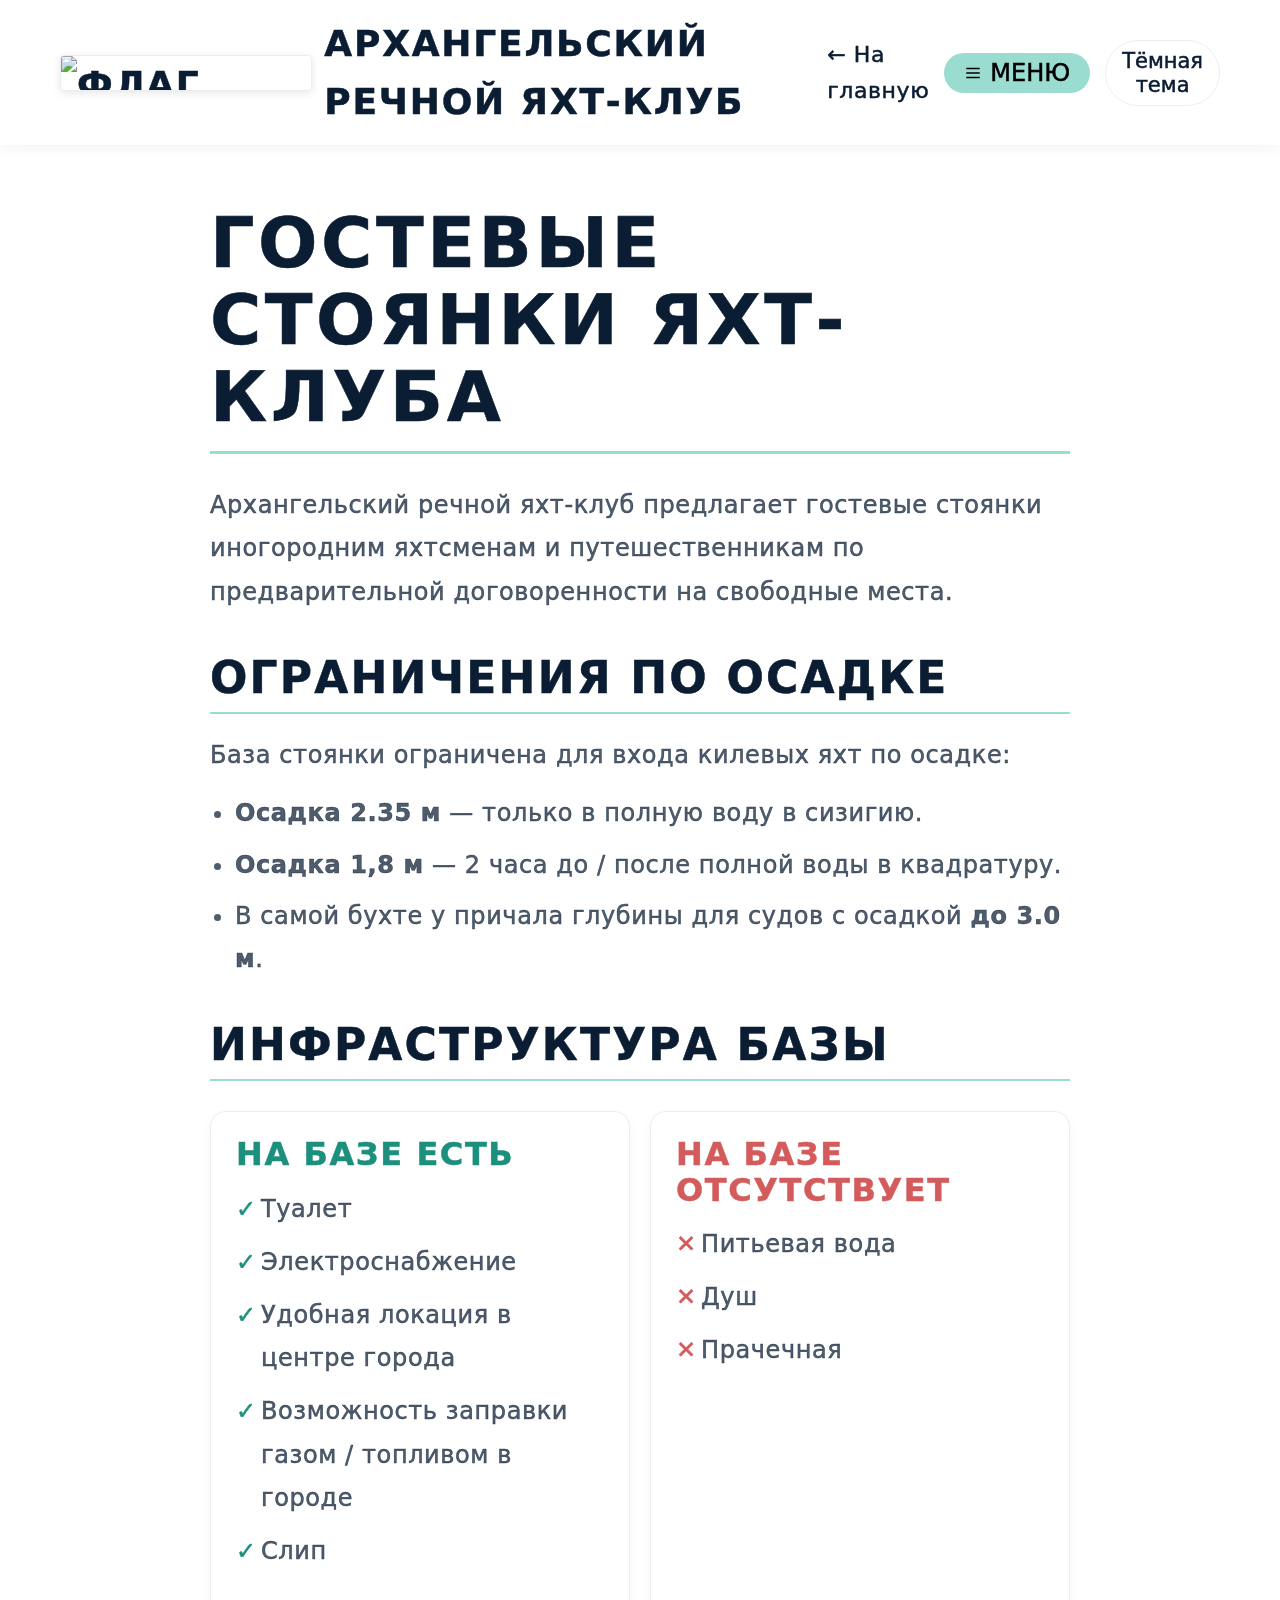
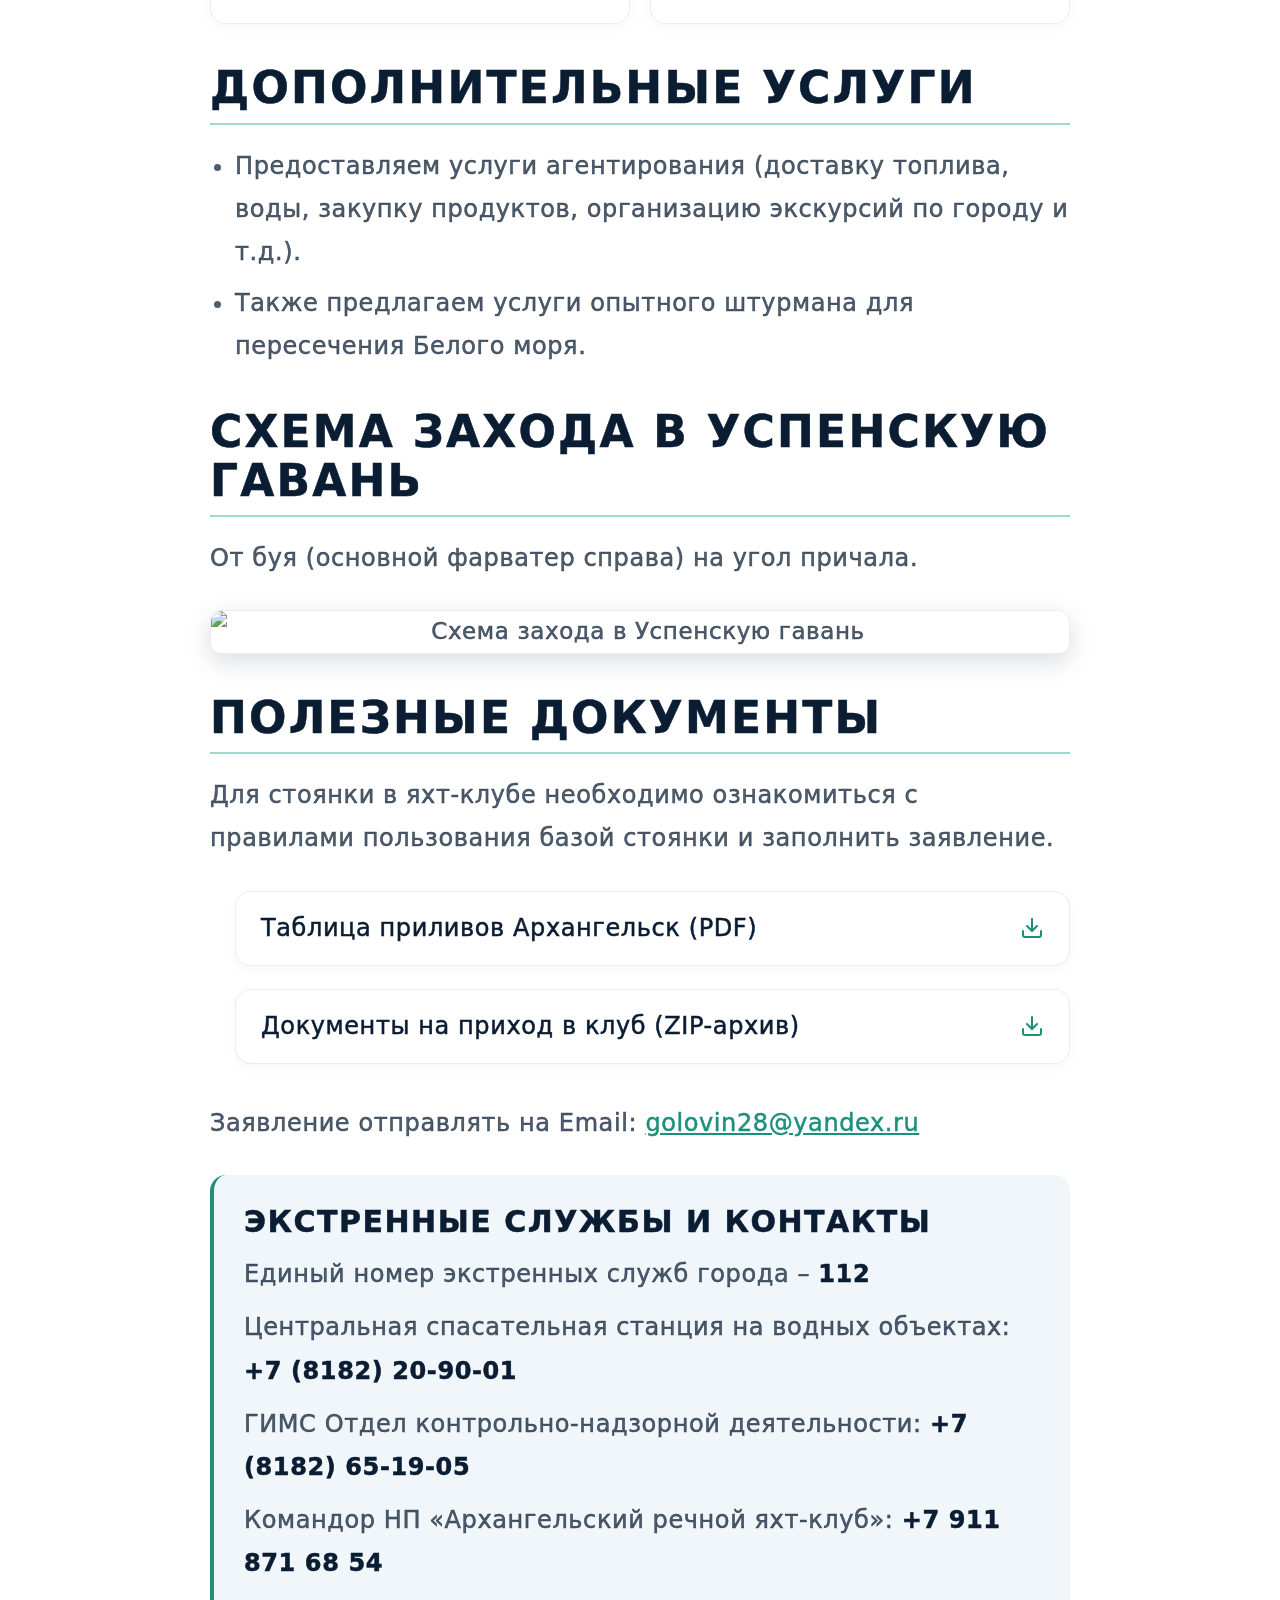
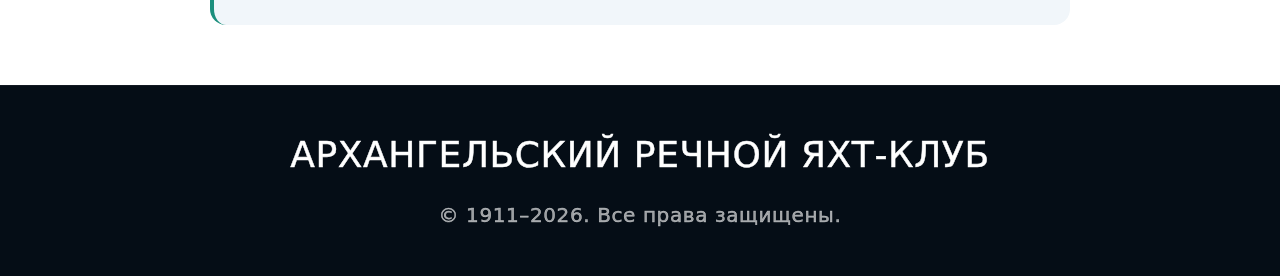
==== gostevye.html @ b48558c8 "Add files via upload" ====
<!DOCTYPE html>
<html lang="ru">
<head><meta charset="UTF-8"><meta name="viewport" content="width=device-width, initial-scale=1.0"><title>Гостевые стоянки</title><link rel="stylesheet" href="style.css"></head>
<body>
  <header class="sticky-header">
    <div class="header-container">
      <a href="index.html" class="header-logo">
        <img src="img/flag.webp" alt="Флаг яхт-клуба" class="header-logo-img">
        <span>Архангельский речной яхт-клуб</span>
      </a>
      <div class="header-actions">
        <a href="index.html" class="home-btn">← На главную</a>
        <button class="menu-btn" onclick="toggleMenu()">
          <svg viewBox="0 0 24 24" fill="none" stroke="currentColor" stroke-width="2"><line x1="3" y1="12" x2="21" y2="12"></line><line x1="3" y1="6" x2="21" y2="6"></line><line x1="3" y1="18" x2="21" y2="18"></line></svg>
          Меню
        </button>
        <button id="theme-toggle" class="theme-toggle">Тёмная тема</button>
      </div>
    </div>
  </header>
  
  <div class="menu-overlay" onclick="toggleMenu()"></div>
  
  <aside class="sidebar">
    <div class="sidebar-header">
      <div class="sidebar-title">Меню</div>
      <button class="close-btn" onclick="toggleMenu()">✕</button>
    </div>
    <div class="menu-section-title">Разделы сайта</div>
    <ul class="menu-list">
      <li><a href="ustav-1911.html">Устав яхт-клуба 1911 г.</a></li>
      <li><a href="ustav-2021.html">Устав последняя редакция 18.06.2021</a></li>
      <li><a href="otchety.html">Отчеты о деятельности яхт-клуба</a></li>
      <li><a href="istoriya.html">История яхт-клуба</a></li>
      <li><a href="pesnya.html">Песня спортсменов Архангельского яхт-клуба</a></li>
      <li><a href="kalendar.html">Календарный план яхт-клуба на 2026 г.</a></li>
      <li><a href="pravila.html">Правила пользования базой стоянки.</a></li>
      <li><a href="gostevye.html" class="active">Гостевые стоянки яхт-клуба</a></li>
      <li><a href="navigaciya.html">Навигация 2026</a></li>
    </ul>
    <div class="contact-section">
      <div class="menu-section-title">Контакты</div>
      <div class="contact-block">
        <p>+79118716854</p>
        <p>golovin28@yandex.ru</p>
        <p>г Архангельск, наб Северной Двины, д 110</p>
      </div>
      <div class="social-icons">
        <a href="https://vk.com" target="_blank" aria-label="ВКонтакте">
          <img src="img/vk.webp" alt="ВКонтакте">
        </a>
      </div>
    </div>
  </aside>

  <main class="main-content">
    <div class="content-wrapper guest-content">
      <h1>Гостевые стоянки яхт-клуба</h1>
      
      <p>Архангельский речной яхт-клуб предлагает гостевые стоянки иногородним яхтсменам и путешественникам по предварительной договоренности на свободные места.</p>

      <h2>Ограничения по осадке</h2>
      <p>База стоянки ограничена для входа килевых яхт по осадке:</p>
      <ul>
        <li><strong>Осадка 2.35 м</strong> — только в полную воду в сизигию.</li>
        <li><strong>Осадка 1,8 м</strong> — 2 часа до / после полной воды в квадратуру.</li>
        <li>В самой бухте у причала глубины для судов с осадкой <strong>до 3.0 м</strong>.</li>
      </ul>

      <h2>Инфраструктура базы</h2>
      
      <div class="facilities-grid">
        <div class="facility-box">
          <h3>На базе есть</h3>
          <ul>
            <li>Туалет</li>
            <li>Электроснабжение</li>
            <li>Удобная локация в центре города</li>
            <li>Возможность заправки газом / топливом в городе</li>
            <li>Слип</li>
          </ul>
        </div>
        
        <div class="facility-box no">
          <h3>На базе отсутствует</h3>
          <ul>
            <li>Питьевая вода</li>
            <li>Душ</li>
            <li>Прачечная</li>
          </ul>
        </div>
      </div>

      <h2>Дополнительные услуги</h2>
      <ul>
        <li>Предоставляем услуги агентирования (доставку топлива, воды, закупку продуктов, организацию экскурсий по городу и т.д.).</li>
        <li>Также предлагаем услуги опытного штурмана для пересечения Белого моря.</li>
      </ul>

      <h2>Схема захода в Успенскую гавань</h2>
      <p>От буя (основной фарватер справа) на угол причала.</p>
      <figure class="info-image">
        <img src="img/схема захода в успенскую бухту.webp" alt="Схема захода в Успенскую гавань">
      </figure>

      <h2>Полезные документы</h2>
      <p>Для стоянки в яхт-клубе необходимо ознакомиться с правилами пользования базой стоянки и заполнить заявление.</p>
      
      <ul class="reports-list" style="margin-bottom: 30px;">
        <li>
          <a href="doc/Таблица приливов-отливов.pdf" download class="report-link">
            <span>Таблица приливов Архангельск (PDF)</span>
            <svg viewBox="0 0 24 24" fill="none" stroke="currentColor" stroke-width="2" stroke-linecap="round" stroke-linejoin="round"><path d="M21 15v4a2 2 0 0 1-2 2H5a2 2 0 0 1-2-2v-4"></path><polyline points="7 10 12 15 17 10"></polyline><line x1="12" y1="15" x2="12" y2="3"></line></svg>
          </a>
        </li>
        <li>
          <a href="doc/Документы на приход в клуб.zip" download class="report-link">
            <span>Документы на приход в клуб (ZIP-архив)</span>
            <svg viewBox="0 0 24 24" fill="none" stroke="currentColor" stroke-width="2" stroke-linecap="round" stroke-linejoin="round"><path d="M21 15v4a2 2 0 0 1-2 2H5a2 2 0 0 1-2-2v-4"></path><polyline points="7 10 12 15 17 10"></polyline><line x1="12" y1="15" x2="12" y2="3"></line></svg>
          </a>
        </li>
      </ul>

      <p>Заявление отправлять на Email: <a href="mailto:golovin28@yandex.ru" style="color: var(--color-primary-strong); text-decoration: underline;">golovin28@yandex.ru</a></p>

      <div class="contacts-info">
        <h3 style="font-family: var(--font-title); margin-bottom: 15px; font-size: 1.5rem; color: var(--color-text);">Экстренные службы и контакты</h3>
        <p>Единый номер экстренных служб города – <strong>112</strong></p>
        <p>Центральная спасательная станция на водных объектах: <strong>+7 (8182) 20-90-01</strong></p>
        <p>ГИМС Отдел контрольно-надзорной деятельности: <strong>+7 (8182) 65-19-05</strong></p>
        <p>Командор НП «Архангельский речной яхт-клуб»: <strong>+7 911 871 68 54</strong></p>
      </div>

    </div>
  </main>

  <!-- ПОДВАЛ -->
  <footer class="site-footer">
    <span class="footer-logo">Архангельский речной яхт-клуб</span>
    <p style="margin-top: 15px; font-size: 1rem;">&copy; 1911–2026. Все права защищены.</p>
  </footer>

  <script src="script.js"></script>
</body>
</html>
---- style.css ----
/* ===== Подключение локальных шрифтов ===== */
@font-face {
  font-family: 'Pobeda';
  src: url('fonts/Pobeda-Regular.woff2') format('woff2');
  font-weight: 400;
  font-style: normal;
  font-display: swap;
}
@font-face {
  font-family: 'Pobeda';
  src: url('fonts/Pobeda-Bold.woff2') format('woff2');
  font-weight: 700;
  font-style: normal;
  font-display: swap;
}
@font-face {
  font-family: 'Alumni Sans Pinstripe';
  src: url('fonts/AlumniSansPinstripe-Regular.woff2') format('woff2');
  font-weight: 400;
  font-style: normal;
  font-display: swap;
}
@font-face {
  font-family: 'Alumni Sans Pinstripe';
  src: url('fonts/AlumniSansPinstripe-Italic.woff2') format('woff2');
  font-weight: 400;
  font-style: italic;
  font-display: swap;
}

/* ===== Переменные ===== */
:root {
  --color-primary: #9adcd0;
  --color-primary-strong: #1c8f7d;
  --color-dark: #0b1d33;
  --color-light: #ffffff;

  --color-text: #0b1d33;
  --color-text-muted: rgba(11, 29, 51, 0.72);

  --color-surface: #ffffff;
  --color-surface-alt: #f1f6fa;
  --color-border: rgba(11, 29, 51, 0.08);

  --font-title: 'Pobeda', system-ui, sans-serif;
  --font-text: 'Alumni Sans Pinstripe', system-ui, sans-serif;

  --border-radius-btn: 100px;
  --transition: 0.2s ease;
  color-scheme: light;
}

.dark-mode {
  color-scheme: dark;
  --color-primary: #6cc9b8;
  --color-primary-strong: #7fe0cd;
  --color-light: #1a1a1a;
  --color-dark: #f0f0f0;
  --color-text: #f0f0f0;
  --color-text-muted: rgba(240, 240, 240, 0.75);
  --color-surface: #202020;
  --color-surface-alt: #262626;
  --color-border: rgba(255, 255, 255, 0.1);
}

/* ===== Базовые стили ===== */
* { box-sizing: border-box; margin: 0; padding: 0; }
html { scroll-behavior: smooth; font-size: 20px; }
body {
  font-family: var(--font-text);
  font-weight: 400;
  color: var(--color-text);
  line-height: 1.6;
  letter-spacing: 0.03em;
  background-color: var(--color-light);
  -webkit-font-smoothing: antialiased;
  transition: background-color 0.3s ease, color 0.3s ease;
  overflow-x: hidden;
  -webkit-text-stroke: 0.5px currentColor;
  
  display: flex;
  flex-direction: column;
  min-height: 100vh;
  
  animation: fadeInPage 0.4s ease-out forwards;
}
@keyframes fadeInPage {
  from { opacity: 0; }
  to { opacity: 1; }
}
body.page-exit {
  opacity: 0;
  transition: opacity 0.3s ease;
}
body.nav-open {
  overflow: hidden;
  padding-right: var(--scrollbar-width, 0px);
}

h1, h2, h3, h4 {
  font-family: var(--font-title);
  font-weight: 700;
  line-height: 1.1;
  text-transform: uppercase; 
  letter-spacing: 0.05em;
}
a { text-decoration: none; color: inherit; }
img { max-width: 100%; height: auto; display: block; }

/* ===== Шапка (Header) ===== */
.sticky-header {
  position: sticky;
  top: 0; 
  background-color: rgba(255, 255, 255, 0.94);
  backdrop-filter: blur(10px); 
  box-shadow: 0 2px 14px rgba(11, 29, 51, 0.06);
  z-index: 1000; padding: 15px 0;
}
.dark-mode .sticky-header { background-color: rgba(18, 18, 18, 0.92); }
.header-container { 
  display: flex; justify-content: space-between; align-items: center; 
  max-width: 1200px; margin: 0 auto; padding: 0 20px; 
}
.header-logo { 
  display: flex; align-items: center; gap: 12px;
  font-family: var(--font-title); font-weight: 700; font-size: 1.8rem; 
  color: var(--color-text); text-transform: uppercase; letter-spacing: 0.05em;
}
.header-logo-img {
  height: 36px; width: auto; border-radius: 4px;
  box-shadow: 0 2px 8px rgba(0,0,0,0.1); border: 1px solid var(--color-border);
}
.header-actions { display: flex; align-items: center; gap: 15px; }
.home-btn { 
  font-family: var(--font-text); font-weight: 400; font-size: 1.1rem; 
  color: var(--color-text); display: flex; align-items: center; gap: 5px; transition: color 0.2s;
}
.home-btn:hover { color: var(--color-primary-strong); }
.menu-btn {
  background: var(--color-primary); border: none; border-radius: 100px; padding: 6px 20px;
  font-family: var(--font-text); font-weight: 400; font-size: 1.2rem;
  display: flex; align-items: center; gap: 8px; transition: 0.2s; text-transform: uppercase; cursor: pointer;
}
.menu-btn:hover { background: var(--color-primary-strong); color: #fff; }
.menu-btn svg { width: 18px; height: 18px; }
.theme-toggle {
  background: transparent; border: 1px solid var(--color-border); border-radius: 100px; 
  padding: 8px 16px; cursor: pointer; color: var(--color-text); 
  font-family: var(--font-text); font-size: 1.05rem; transition: 0.2s;
}
.theme-toggle:hover { border-color: var(--color-primary-strong); }

/* ===== Выезжающее меню (Sidebar) ===== */
.menu-overlay {
  position: fixed; top: 0; left: 0; 
  right: var(--scrollbar-width, 0px);
  height: 100%;
  background: rgba(11, 29, 51, 0.7); z-index: 998;
  opacity: 0; visibility: hidden; transition: all 0.3s ease;
}
.menu-overlay.active { opacity: 1; visibility: visible; }

.sidebar {
  position: fixed; top: 0; left: 0; width: 360px; height: 100vh;
  background: var(--color-dark); color: #fff; z-index: 999;
  transform: translateX(-100%); transition: transform 0.3s ease;
  overflow-y: auto; padding: 30px; display: flex; flex-direction: column;
  
  scrollbar-width: none;
  -ms-overflow-style: none;
}
.sidebar::-webkit-scrollbar {
  display: none;
}

.sidebar.active { transform: translateX(0); }
.sidebar-header { display: flex; justify-content: space-between; align-items: center; margin-bottom: 25px; border-bottom: 1px solid rgba(255,255,255,0.1); padding-bottom: 20px; }
.sidebar-title { font-family: var(--font-title); font-size: 2rem; text-transform: uppercase; }
.close-btn { background: none; border: none; font-size: 24px; color: #fff; cursor: pointer; transition: color 0.2s; }
.close-btn:hover { color: var(--color-primary); }

.menu-section-title { 
  font-family: var(--font-title); font-size: 1.3rem; text-transform: uppercase; 
  color: var(--color-primary); margin-bottom: 15px; margin-top: 10px; letter-spacing: 0.1em; 
}
.menu-list { list-style: none; margin-bottom: 30px; }
.menu-list li { margin-bottom: 8px; }
.menu-list a { 
  color: rgba(255,255,255,0.8); 
  font-size: 1.1rem; 
  transition: color 0.2s, background 0.2s; 
  display: block; 
  padding: 8px 12px; 
  border-radius: 8px; 
}
.menu-list a:hover { color: var(--color-primary); }

.menu-list a.active { 
  color: var(--color-primary-strong); 
  background: rgba(28, 143, 125, 0.15); 
  font-weight: 600; 
}

.contact-section { border-top: 1px solid rgba(255,255,255,0.1); padding-top: 20px; margin-top: auto; }
.contact-block { font-size: 1.05rem; color: rgba(255,255,255,0.7); margin-bottom: 20px; padding: 0 12px; }
.contact-block p { margin-bottom: 10px; }
.social-icons { padding: 0 12px; }
.social-icons img { width: 32px; height: 32px; border-radius: 8px; transition: transform 0.2s; }
.social-icons img:hover { transform: scale(1.1); }

.dark-mode .sidebar {
  background: #f0f0f0;
}
.dark-mode .sidebar-header { border-bottom-color: rgba(0,0,0,0.1); }
.dark-mode .sidebar-title,
.dark-mode .close-btn {
  color: #0b1d33;
}
.dark-mode .menu-section-title {
  color: #1c8f7d;
}
.dark-mode .menu-list a {
  color: #0b1d33;
}
.dark-mode .menu-list a:hover {
  background: rgba(0,0,0,0.05);
}
.dark-mode .menu-list a.active {
  color: #0b1d33;
  background: var(--color-primary);
  font-weight: 700;
}
.dark-mode .contact-section { border-top-color: rgba(0,0,0,0.1); }
.dark-mode .contact-block { color: #0b1d33; }
.dark-mode .social-icons img { border: 1px solid rgba(0,0,0,0.1); }


/* ===== Контент ===== */
.main-content { 
  padding-top: 0;
  flex: 1; 
}

.hero {
  position: relative; min-height: 55vh; display: flex; align-items: center; justify-content: center; text-align: center;
  background: linear-gradient(180deg, rgba(6, 20, 36, 0.4) 0%, rgba(6, 20, 36, 0.7) 100%), url('img/og-hero.webp') center/cover no-repeat, #0b1d33;
  color: #fff; padding: 40px 20px;
}
.hero__content { max-width: 900px; display: flex; flex-direction: column; align-items: center; gap: 20px; }
.hero__title { font-size: clamp(3.5rem, 8vw, 6rem); text-shadow: 0 4px 30px rgba(0, 0, 0, 0.45); line-height: 0.95; }
.hero__subtitle { font-size: 1.4rem; opacity: 0.9; letter-spacing: 0.05em; }
.btn-primary { 
  display: inline-block; padding: 12px 40px; border-radius: var(--border-radius-btn); 
  font-family: var(--font-title); font-weight: 700; font-size: 1.3rem; text-transform: uppercase;
  background-color: var(--color-primary); color: var(--color-dark); transition: 0.2s; 
  letter-spacing: 0.05em; cursor: pointer; border: none;
}
.btn-primary:hover { background-color: #b7ece2; transform: translateY(-2px); }

/* Внутренние страницы */
.content-wrapper { max-width: 900px; margin: 0 auto; padding: 60px 20px; }
.content-wrapper h1 {
  font-size: 3.5rem; color: var(--color-text); margin-bottom: 30px;
  border-bottom: 3px solid var(--color-primary); padding-bottom: 15px; display: inline-block;
}
.content-wrapper h2 { font-size: 2.2rem; margin: 30px 0 15px; color: var(--color-primary-strong); }
.content-wrapper p { font-size: 1.2rem; color: var(--color-text-muted); margin-bottom: 15px; }
.content-wrapper ul, .content-wrapper ol { margin-left: 20px; margin-bottom: 20px; color: var(--color-text-muted); font-size: 1.2rem; }
.content-wrapper li { margin-bottom: 10px; }

/* ===== СЕКЦИЯ "О КЛУБЕ" (Bento Grid) ===== */
.bento-section { padding: 80px 20px; max-width: 1200px; margin: 0 auto; }
.section-title { font-size: 3rem; margin-bottom: 40px; text-align: center; }

.bento-grid { 
  display: grid; 
  grid-template-columns: 1fr; 
  gap: 20px; 
}
@media (min-width: 768px) { 
  .bento-grid { 
    grid-template-columns: repeat(3, 1fr); 
    grid-auto-rows: minmax(250px, auto);
  } 
  .bento-wide { grid-column: span 2; }
  .bento-tall { grid-row: span 2; }
}

.bento-card {
  background: var(--color-surface); 
  border: 1px solid var(--color-border); 
  border-radius: 24px;
  padding: 40px 30px; 
  position: relative; 
  overflow: hidden; 
  box-shadow: 0 8px 24px rgba(11, 29, 51, 0.04);
  transition: transform 0.3s ease, box-shadow 0.3s ease, border-color 0.3s ease; 
  display: flex; 
  flex-direction: column; 
  justify-content: flex-end;
}
.bento-card:hover { 
  transform: translateY(-5px); 
  box-shadow: 0 16px 40px rgba(11, 29, 51, 0.12); 
  border-color: var(--color-primary-strong);
}
.bento-card__bg-num { 
  position: absolute; 
  top: -15px; 
  right: 15px; 
  font-family: var(--font-title); 
  font-weight: 700; 
  font-size: 9rem; 
  color: var(--color-primary); 
  opacity: 0.15; 
  transition: 0.3s; 
  line-height: 1;
  pointer-events: none;
}
.bento-card:hover .bento-card__bg-num { 
  opacity: 0.3; 
  transform: scale(1.05); 
}
.bento-card h3 { 
  font-size: 1.8rem; 
  margin-bottom: 10px; 
  color: var(--color-text); 
  position: relative;
  z-index: 1;
}
.bento-card p { 
  color: var(--color-text-muted); 
  font-size: 1.1rem; 
  position: relative;
  z-index: 1;
}

/* ===== ГАЛЕРЕЯ ===== */
.dark-bg-section {
  background-color: var(--color-surface-alt);
  color: var(--color-text);
  width: 100%;
  padding: 80px 20px;
}
.dark-bg-section .section-title { color: var(--color-text); }
.dark-bg-section .container { max-width: 1200px; margin: 0 auto; }
.gallery-sec { padding-bottom: 40px; }
.video-sec { padding-top: 0; padding-bottom: 80px; }

.gallery-scroll {
  display: flex; gap: 20px; overflow-x: auto; scroll-snap-type: x mandatory;
  padding-bottom: 25px; scrollbar-width: thin; scrollbar-color: var(--color-primary-strong) transparent;
}
.gallery-scroll::-webkit-scrollbar { height: 8px; }
.gallery-scroll::-webkit-scrollbar-track { background: rgba(11, 29, 51, 0.05); border-radius: 10px; }
.dark-mode .gallery-scroll::-webkit-scrollbar-track { background: rgba(255, 255, 255, 0.05); }
.gallery-scroll::-webkit-scrollbar-thumb { background-color: var(--color-primary-strong); border-radius: 10px; }

.gallery-img {
  flex: 0 0 320px; height: 240px; object-fit: cover; border-radius: 16px;
  scroll-snap-align: start; transition: transform 0.3s ease, box-shadow 0.3s ease;
  cursor: pointer; box-shadow: 0 4px 12px rgba(11, 29, 51, 0.08);
}
.gallery-img:hover { transform: scale(1.02); box-shadow: 0 8px 24px rgba(11, 29, 51, 0.15); }
@media (max-width: 768px) { .gallery-img { flex: 0 0 260px; height: 200px; } }

/* Видео */
.video-wrapper {
  max-width: 900px; margin: 0 auto; border-radius: 24px; overflow: hidden;
  box-shadow: 0 12px 40px rgba(11, 29, 51, 0.15); background: #000; border: 1px solid var(--color-border);
}
.video-wrapper iframe, 
.video-wrapper video { 
  width: 100%; 
  height: auto; 
  max-height: 80vh; 
  display: block; 
  border: none; 
  object-fit: contain; 
  background: #000;
}

/* ===== КОНТАКТЫ И КАРТА ===== */
.contacts-layout { display: grid; grid-template-columns: 1fr; gap: 30px; max-width: 1200px; margin: 0 auto; }
@media (min-width: 900px) { .contacts-layout { grid-template-columns: 1.5fr 1fr; align-items: stretch; } }

.map-wrapper {
  width: 100%; height: 400px; border-radius: 24px; overflow: hidden;
  border: 1px solid var(--color-border); box-shadow: 0 8px 24px rgba(11, 29, 51, 0.08);
}
@media (min-width: 900px) { .map-wrapper { height: 100%; min-height: 450px; } }
.map-wrapper iframe { width: 100%; height: 100%; border: none; }

.contacts-box {
  text-align: center; background: var(--color-surface); padding: 40px 30px; border-radius: 24px;
  border: 1px solid var(--color-border); box-shadow: 0 8px 24px rgba(11, 29, 51, 0.04);
  display: flex; flex-direction: column; justify-content: center; align-items: center;
}
.contacts-box p { font-size: 1.3rem; color: var(--color-text-muted); margin-bottom: 20px; }
.contact-info-text { font-size: 1.2rem !important; color: var(--color-text) !important; margin-bottom: 30px !important; line-height: 1.5; }
.contacts-box .btn-primary { font-size: 1.3rem; padding: 14px 40px; }

/* Подвал */
.site-footer {
  background: #050d16; color: #fff; padding: 40px 20px; text-align: center;
  border-top: 1px solid rgba(255,255,255,0.05);
}
.site-footer .footer-logo { font-family: var(--font-title); font-size: 1.8rem; text-transform: uppercase; color: #fff; margin-bottom: 10px; display: block; }
.site-footer p { color: rgba(255,255,255,0.6); font-size: 1rem; margin-bottom: 5px; }

/* ===== ИНТЕРАКТИВНАЯ КНИГА (Устав) ===== */
.book-wrapper {
  display: flex;
  flex-direction: column;
  align-items: center;
  justify-content: center;
  padding: 20px;
  max-width: 1000px;
  margin: 0 auto;
}

.book-hint {
  font-family: var(--font-title);
  font-size: 1.2rem;
  color: var(--color-primary-strong);
  background: var(--color-surface);
  padding: 10px 20px;
  border-radius: 100px;
  border: 1px solid var(--color-border);
  margin-bottom: 20px;
  text-align: center;
  box-shadow: 0 4px 12px rgba(11, 29, 51, 0.05);
  animation: pulseHint 2s infinite;
}

@keyframes pulseHint {
  0% { transform: scale(1); }
  50% { transform: scale(1.02); box-shadow: 0 6px 16px rgba(28, 143, 125, 0.15); }
  100% { transform: scale(1); }
}

.book-container {
  position: relative;
  display: flex;
  align-items: center;
  justify-content: center;
  width: 100%;
  max-width: 800px;
  user-select: none;
}

.book-page {
  background: #fff;
  padding: 10px;
  border-radius: 8px;
  box-shadow: 0 20px 50px rgba(0,0,0,0.2), 0 0 0 1px rgba(0,0,0,0.05);
  cursor: pointer;
  transition: transform 0.2s ease;
  position: relative;
  z-index: 2;
}
.book-page:hover {
  transform: scale(1.01);
}

.book-page img {
  width: 100%;
  max-height: 75vh;
  object-fit: contain;
  border-radius: 4px;
  transition: opacity 0.3s ease;
}

.book-page img.fade-out {
  opacity: 0;
}

.book-btn {
  background: var(--color-surface);
  border: 1px solid var(--color-border);
  color: var(--color-text);
  width: 60px;
  height: 60px;
  border-radius: 50%;
  display: flex;
  align-items: center;
  justify-content: center;
  font-size: 1.5rem;
  cursor: pointer;
  position: absolute;
  z-index: 3;
  transition: 0.2s ease;
  box-shadow: 0 8px 24px rgba(11, 29, 51, 0.1);
}

.book-btn:hover {
  background: var(--color-primary);
  color: var(--color-dark);
  transform: scale(1.1);
}

.book-btn.prev { left: -20px; }
.book-btn.next { right: -20px; }

.book-pagination {
  margin-top: 20px;
  font-family: var(--font-title);
  font-size: 1.2rem;
  color: var(--color-text-muted);
}

/* ===== МОБИЛЬНАЯ АДАПТАЦИЯ ===== */
@media (max-width: 768px) {
  /* Оптимизированная шапка */
  .header-container {
    flex-direction: column;
    align-items: center;
    gap: 8px; /* Уменьшили отступ */
    padding: 8px 10px; /* Сделали шапку ниже */
  }
  .header-logo {
    font-size: 1.1rem; /* Уменьшили логотип */
    text-align: center;
    justify-content: center;
    gap: 8px;
  }
  .header-logo-img { 
    height: 24px; 
  }
  .header-actions {
    display: flex;
    flex-direction: row; /* Кнопки встают в строку */
    flex-wrap: wrap; /* Если не влезут - перенесутся */
    justify-content: center;
    width: 100%;
    gap: 8px; /* Компактный отступ между кнопками */
  }
  .home-btn {
    order: -1; /* Кнопка "На главную" остается первой */
    margin-bottom: 0;
    font-size: 0.95rem;
  }
  .menu-btn, 
  .theme-toggle {
    width: auto; /* Убрали растягивание на всю ширину */
    padding: 6px 16px; /* Сделали кнопки меньше */
    font-size: 1rem;
  }

  /* Остальные стили (остаются без изменений) */
  .video-wrapper iframe, 
  .video-wrapper video { max-height: 250px; }
  .dark-bg-section { padding: 40px 20px; }
  .gallery-sec { padding-bottom: 20px; }
  .video-sec { padding-top: 0; padding-bottom: 40px; }
  .site-footer { padding: 30px 20px; }
  .contacts-box .btn-primary { font-size: 1.2rem; padding: 12px 30px; }
  .bento-card__bg-num { font-size: 6rem; }
  
  .book-btn {
    width: 44px;
    height: 44px;
    font-size: 1.1rem;
    position: static;
  }
  .book-container {
    flex-wrap: wrap;
    gap: 15px;
  }
  .book-page {
    order: -1;
    width: 100%;
    margin-bottom: 15px;
  }
  .book-page img { max-height: 60vh; }

  .history-figure.left, 
  .history-figure.right {
    float: none;
    margin: 20px auto;
    max-width: 100%;
  }
  .history-page > p:first-of-type::first-letter {
    font-size: 3.5rem;
  }
}

/* ===== СТИЛИ ДЛЯ СПИСКА ОТЧЕТОВ ===== */
.reports-list {
  list-style: none;
  padding: 0;
  margin-top: 30px;
  display: flex;
  flex-direction: column;
  gap: 15px;
}
.report-link {
  display: flex;
  align-items: center;
  justify-content: space-between;
  background: var(--color-surface);
  border: 1px solid var(--color-border);
  border-radius: 16px;
  padding: 15px 25px;
  font-family: var(--font-text);
  font-size: 1.2rem;
  color: var(--color-text);
  text-decoration: none;
  transition: all 0.2s ease;
  box-shadow: 0 4px 12px rgba(11, 29, 51, 0.03);
}
.report-link:hover {
  transform: translateY(-2px);
  box-shadow: 0 8px 24px rgba(11, 29, 51, 0.08);
  border-color: var(--color-primary-strong);
  color: var(--color-primary-strong);
}
.report-link svg {
  width: 24px;
  height: 24px;
  color: var(--color-primary-strong);
  flex-shrink: 0;
}

/* ===== СТИЛИ ДЛЯ СТРАНИЦЫ ИСТОРИИ ===== */
.history-page {
  font-size: 1.15rem;
  line-height: 1.8;
}
.history-page p {
  margin-bottom: 25px;
  text-align: justify;
}
.history-page > p:first-of-type::first-letter {
  font-family: var(--font-title);
  font-size: 4.5rem;
  float: left;
  line-height: 0.8;
  padding-right: 10px;
  padding-top: 5px;
  color: var(--color-primary-strong);
}
.history-page h2 {
  font-size: 2.4rem;
  margin: 50px 0 25px;
  color: var(--color-primary-strong);
  border-bottom: 2px solid var(--color-primary);
  padding-bottom: 10px;
  clear: both;
}
.history-page h3 {
  font-size: 1.8rem;
  margin: 35px 0 15px;
  color: var(--color-text);
  clear: both;
}
.history-page strong {
  color: var(--color-primary-strong);
  font-weight: 700;
}

.history-figure {
  margin: 15px 0;
  position: relative;
}
.history-figure img {
  border-radius: 12px;
  box-shadow: 0 8px 24px rgba(11, 29, 51, 0.15);
  width: 100%;
  transition: transform 0.3s ease;
}
.history-figure img:hover {
  transform: scale(1.02);
}
.history-figure figcaption {
  font-size: 0.9rem;
  color: var(--color-text-muted);
  text-align: center;
  margin-top: 10px;
  font-style: italic;
  line-height: 1.4;
}
.history-figure.left {
  float: left;
  max-width: 320px;
  margin-right: 30px;
  margin-bottom: 15px;
}
.history-figure.right {
  float: right;
  max-width: 320px;
  margin-left: 30px;
  margin-bottom: 15px;
}
.history-figure.full {
  clear: both;
  max-width: 800px;
  margin: 40px auto;
  display: block;
}
@media (max-width: 768px) {
  .history-figure.left, 
  .history-figure.right {
    float: none;
    margin: 20px auto;
    max-width: 100%;
  }
  .history-page > p:first-of-type::first-letter {
    font-size: 3.5rem;
  }
}

.gallery-history-grid {
  display: grid;
  grid-template-columns: repeat(auto-fill, minmax(200px, 1fr));
  gap: 20px;
  margin: 30px 0 40px;
  clear: both;
}
.gallery-history-grid .history-figure { margin: 0; }
.gallery-history-grid img {
  height: 250px;
  object-fit: contain;
  background: var(--color-surface-alt);
  padding: 10px;
}
.gallery-history-grid.portraits img {
  object-fit: cover;
  height: 300px;
}

/* ===== СТИЛИ ДЛЯ ПЕСНИ ===== */
.song-layout {
  display: flex;
  gap: 40px;
  align-items: flex-start;
  max-width: 1200px;
  margin: 0 auto;
  padding: 0 20px;
}
.song-original-col {
  flex: 0 0 380px;
  position: sticky;
  top: 100px;
}
.song-original {
  width: 100%;
  border-radius: 8px;
  box-shadow: 0 15px 40px rgba(0,0,0,0.3);
  border: 1px solid #dcd2c3;
  transition: transform 0.3s ease;
  cursor: zoom-in;
}
.song-original:hover { transform: scale(1.02); }
.song-original-caption {
  text-align: center;
  font-family: var(--font-text);
  font-size: 1.1rem;
  color: var(--color-text-muted);
  margin-top: 15px;
  font-style: italic;
}
.song-wrapper {
  flex: 1;
  max-width: 100%;
  margin: 0; 
  background: #fdfbf7;
  border: 1px solid #e0d6c5;
  padding: 60px 40px;
  border-radius: 4px;
  box-shadow: 0 10px 30px rgba(0,0,0,0.05);
  position: relative;
  --color-text: #0b1d33;
  --color-text-muted: rgba(11, 29, 51, 0.72);
}
.song-wrapper::before {
  content: '';
  position: absolute;
  top: 15px; bottom: 15px; left: 15px; right: 15px;
  border: 1px solid rgba(11, 29, 51, 0.1);
  pointer-events: none;
}
.song-title {
  font-family: var(--font-title);
  font-size: 2.2rem;
  color: var(--color-text);
  text-align: center;
  margin-bottom: 10px;
  line-height: 1.2;
}
.song-meta {
  display: flex;
  justify-content: space-between;
  font-family: var(--font-text);
  font-size: 1.1rem;
  color: var(--color-text-muted);
  border-bottom: 1px solid rgba(11, 29, 51, 0.1);
  padding-bottom: 20px;
  margin-bottom: 40px;
  font-style: italic;
}
.song-text {
  font-family: var(--font-text);
  font-size: 1.3rem;
  line-height: 1.8;
  text-align: center;
  color: var(--color-text);
  letter-spacing: 0.02em;
}
.song-text p { margin-bottom: 30px; }
.song-footer {
  text-align: right;
  font-family: var(--font-text);
  font-size: 1.2rem;
  color: var(--color-text-muted);
  font-style: italic;
  margin-top: 50px;
  padding-top: 20px;
  border-top: 1px dashed rgba(11, 29, 51, 0.2);
}
@media (max-width: 900px) {
  .song-layout { flex-direction: column; align-items: center; }
  .song-original-col { position: static; width: 100%; max-width: 400px; margin-bottom: 20px; }
  .song-wrapper { width: 100%; }
}
@media (max-width: 600px) {
  .song-wrapper { padding: 40px 20px; }
  .song-title { font-size: 1.6rem; }
  .song-meta { flex-direction: column; gap: 10px; text-align: center; }
  .song-text { font-size: 1.15rem; line-height: 1.7; }
  .song-footer { text-align: center; }
}

/* ===== СТИЛИ ДЛЯ ТАБЛИЦЫ КАЛЕНДАРНОГО ПЛАНА ===== */
.table-responsive {
  width: 100%;
  overflow-x: auto;
  margin-top: 30px;
  border-radius: 16px;
  box-shadow: 0 8px 24px rgba(11, 29, 51, 0.08);
  border: 1px solid var(--color-border);
}
.schedule-table {
  width: 100%;
  border-collapse: collapse;
  background: var(--color-surface);
  font-family: var(--font-text);
  min-width: 800px;
}
.schedule-table th,
.schedule-table td {
  padding: 15px 20px;
  border: 1px solid var(--color-border);
  text-align: left;
  vertical-align: middle;
  font-size: 1.1rem;
  color: var(--color-text);
}
.schedule-table th {
  background: var(--color-primary);
  color: var(--color-dark);
  font-family: var(--font-title);
  font-weight: 700;
  font-size: 1.3rem;
  text-transform: uppercase;
  letter-spacing: 0.05em;
}
.schedule-table tr:hover td { background: var(--color-surface-alt); }
.schedule-table td:nth-child(2),
.schedule-table td:nth-child(3) { text-align: center; }
.doc-link {
  display: inline-flex;
  align-items: center;
  gap: 5px;
  color: var(--color-primary-strong);
  text-decoration: none;
  font-weight: 600;
  margin-right: 10px;
  margin-bottom: 5px;
  transition: color 0.2s;
}
.doc-link:hover { color: var(--color-dark); text-decoration: underline; }
.doc-link svg { width: 16px; height: 16px; }
.dark-mode .doc-link:hover { color: var(--color-primary); }

/* ===== СТИЛИ ДЛЯ СТРАНИЦЫ ПРАВИЛ ===== */
.rules-content {
  font-size: 1.15rem;
  line-height: 1.8;
  color: var(--color-text-muted);
}
.rules-content h2 {
  font-family: var(--font-title);
  font-size: 2.2rem;
  color: var(--color-text);
  margin: 40px 0 20px;
  padding-bottom: 10px;
  border-bottom: 2px solid var(--color-primary);
}
.rules-content p { margin-bottom: 15px; text-align: justify; }
.rules-content strong { color: var(--color-text); font-weight: 700; }
.rules-content ul, .rules-content ol { margin-left: 25px; margin-bottom: 25px; }
.rules-content li { margin-bottom: 10px; }
.rules-content .footnote {
  font-size: 0.9rem;
  padding: 15px;
  background: var(--color-surface-alt);
  border-left: 4px solid var(--color-primary-strong);
  border-radius: 0 8px 8px 0;
  margin: 20px 0;
}
.download-section {
  display: grid;
  grid-template-columns: repeat(auto-fit, minmax(300px, 1fr));
  gap: 20px;
  margin: 40px 0;
}
.download-card {
  display: flex;
  align-items: center;
  gap: 15px;
  background: var(--color-surface);
  border: 1px solid var(--color-border);
  border-radius: 16px;
  padding: 20px;
  text-decoration: none;
  color: var(--color-text);
  transition: all 0.2s ease;
  box-shadow: 0 4px 12px rgba(11, 29, 51, 0.03);
}
.download-card:hover {
  transform: translateY(-3px);
  box-shadow: 0 8px 24px rgba(11, 29, 51, 0.08);
  border-color: var(--color-primary-strong);
}
.download-card svg { width: 32px; height: 32px; color: var(--color-primary-strong); flex-shrink: 0; }
.download-card span { font-family: var(--font-title); font-size: 1.2rem; font-weight: 700; line-height: 1.2; }

/* ===== Схема порта на странице правил ===== */
.port-schema { margin: 30px auto; text-align: center; clear: both; }
.port-schema img {
  max-width: 100%;
  height: auto;
  border-radius: 12px;
  box-shadow: 0 8px 24px rgba(11, 29, 51, 0.15);
  border: 1px solid var(--color-border);
}

/* ===== СТИЛИ ДЛЯ ГОСТЕВЫХ СТОЯНОК ===== */
.guest-content {
  font-size: 1.15rem;
  line-height: 1.8;
  color: var(--color-text-muted);
}
.guest-content h2 {
  font-family: var(--font-title);
  font-size: 2.2rem;
  color: var(--color-text);
  margin: 40px 0 20px;
  padding-bottom: 10px;
  border-bottom: 2px solid var(--color-primary);
}
.guest-content p { margin-bottom: 15px; }
.guest-content ul { margin-left: 25px; margin-bottom: 25px; }
.guest-content li { margin-bottom: 8px; }

.facilities-grid { display: grid; grid-template-columns: 1fr; gap: 20px; margin: 30px 0; }
@media (min-width: 600px) { .facilities-grid { grid-template-columns: 1fr 1fr; } }
.facility-box {
  background: var(--color-surface);
  border: 1px solid var(--color-border);
  padding: 25px;
  border-radius: 16px;
  box-shadow: 0 4px 12px rgba(11, 29, 51, 0.03);
}
.facility-box h3 {
  font-family: var(--font-title);
  font-size: 1.6rem;
  margin-bottom: 15px;
  color: var(--color-primary-strong);
  text-transform: uppercase;
}
.facility-box.no h3 { color: #d35b5b; }
.dark-mode .facility-box.no h3 { color: #ff8b8b; }
.facility-box ul { list-style: none; margin-left: 0; }
.facility-box li { position: relative; padding-left: 25px; margin-bottom: 10px; }
.facility-box li::before {
  content: '✓';
  position: absolute;
  left: 0;
  color: var(--color-primary-strong);
  font-weight: bold;
}
.facility-box.no li::before { content: '✕'; color: #d35b5b; }
.dark-mode .facility-box.no li::before { color: #ff8b8b; }

.info-image { margin: 30px auto; text-align: center; }
.info-image img {
  max-width: 100%;
  height: auto;
  border-radius: 12px;
  box-shadow: 0 8px 24px rgba(11, 29, 51, 0.15);
  border: 1px solid var(--color-border);
}

.contacts-info {
  background: var(--color-surface-alt);
  padding: 30px;
  border-radius: 16px;
  border-left: 4px solid var(--color-primary-strong);
  margin-top: 30px;
}
.contacts-info p { margin-bottom: 10px; font-weight: 500; }
.contacts-info strong { color: var(--color-text); }

/* ===== СТИЛИ ДЛЯ НАВИГАЦИИ ===== */
.nav-image-block { margin: 30px 0; text-align: center; }
.nav-image-block img {
  max-width: 100%;
  height: auto;
  border-radius: 12px;
  box-shadow: 0 8px 24px rgba(11, 29, 51, 0.15);
  border: 1px solid var(--color-border);
}
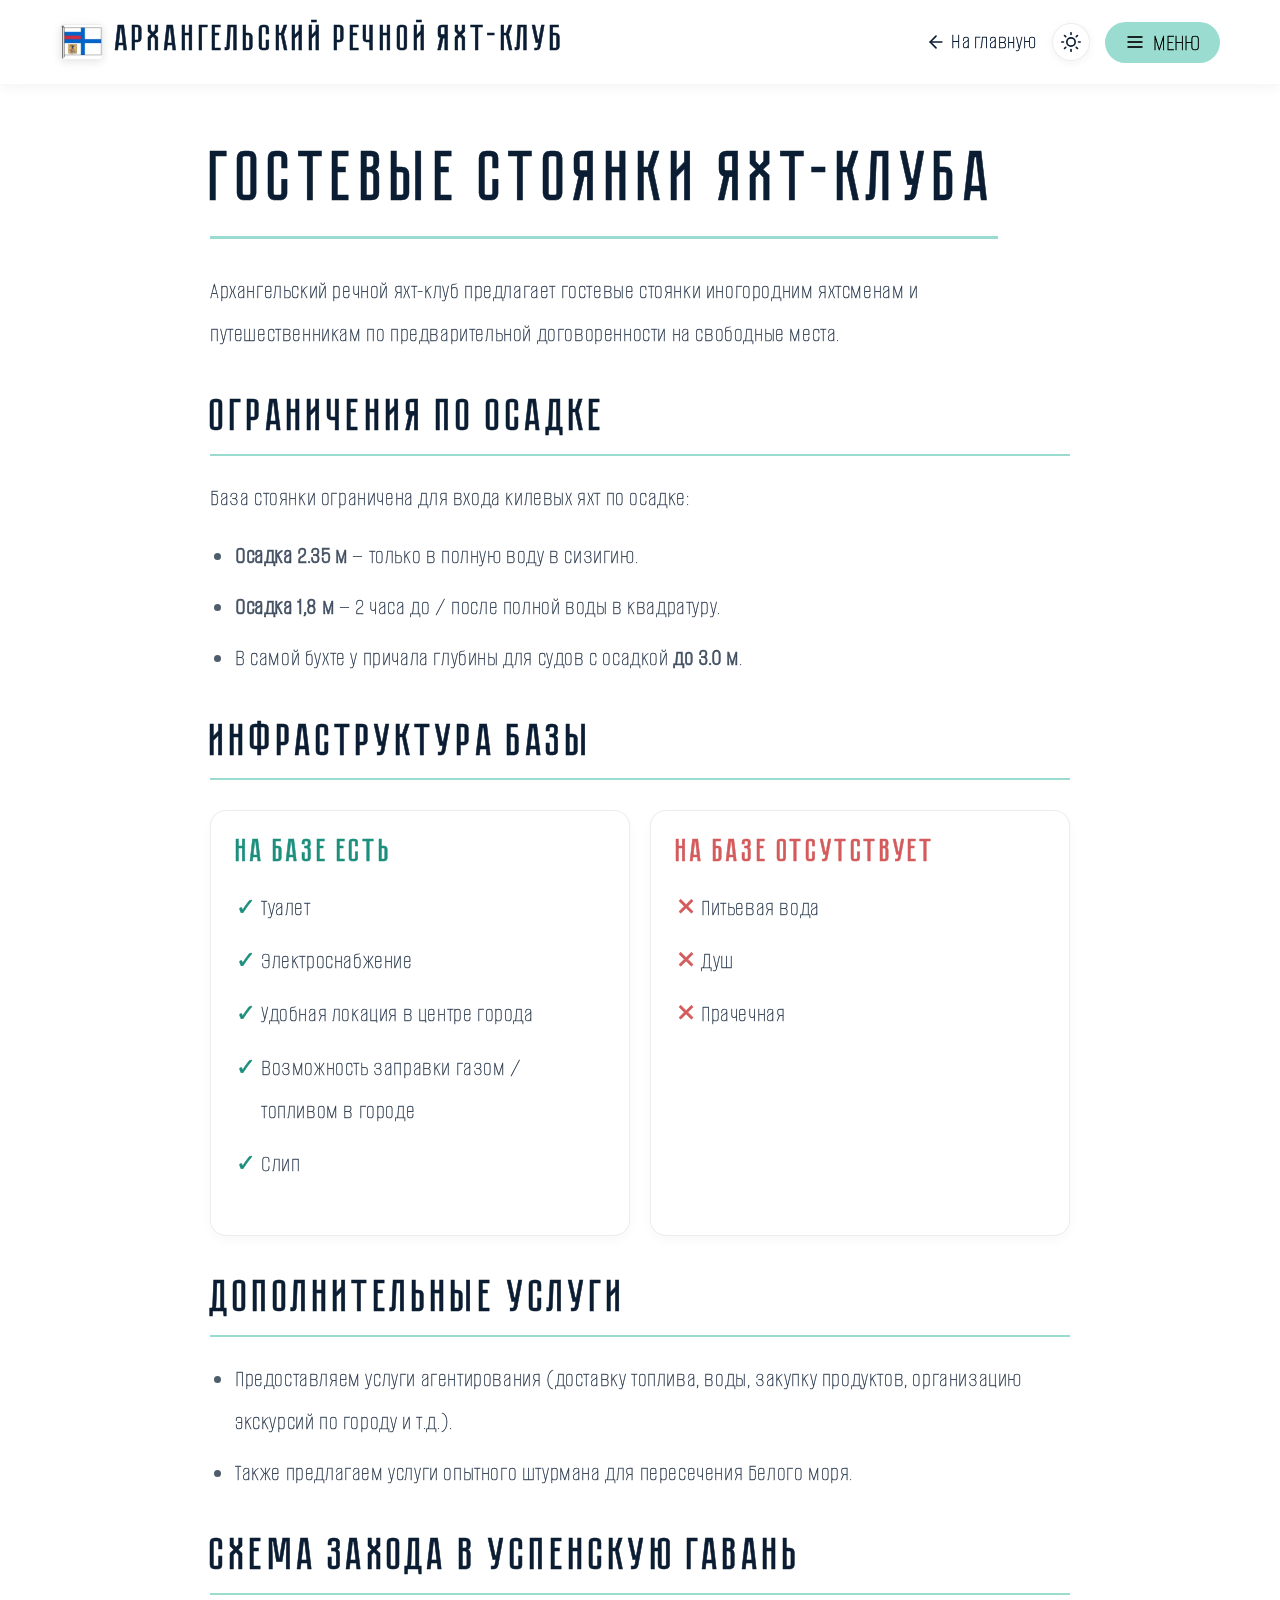
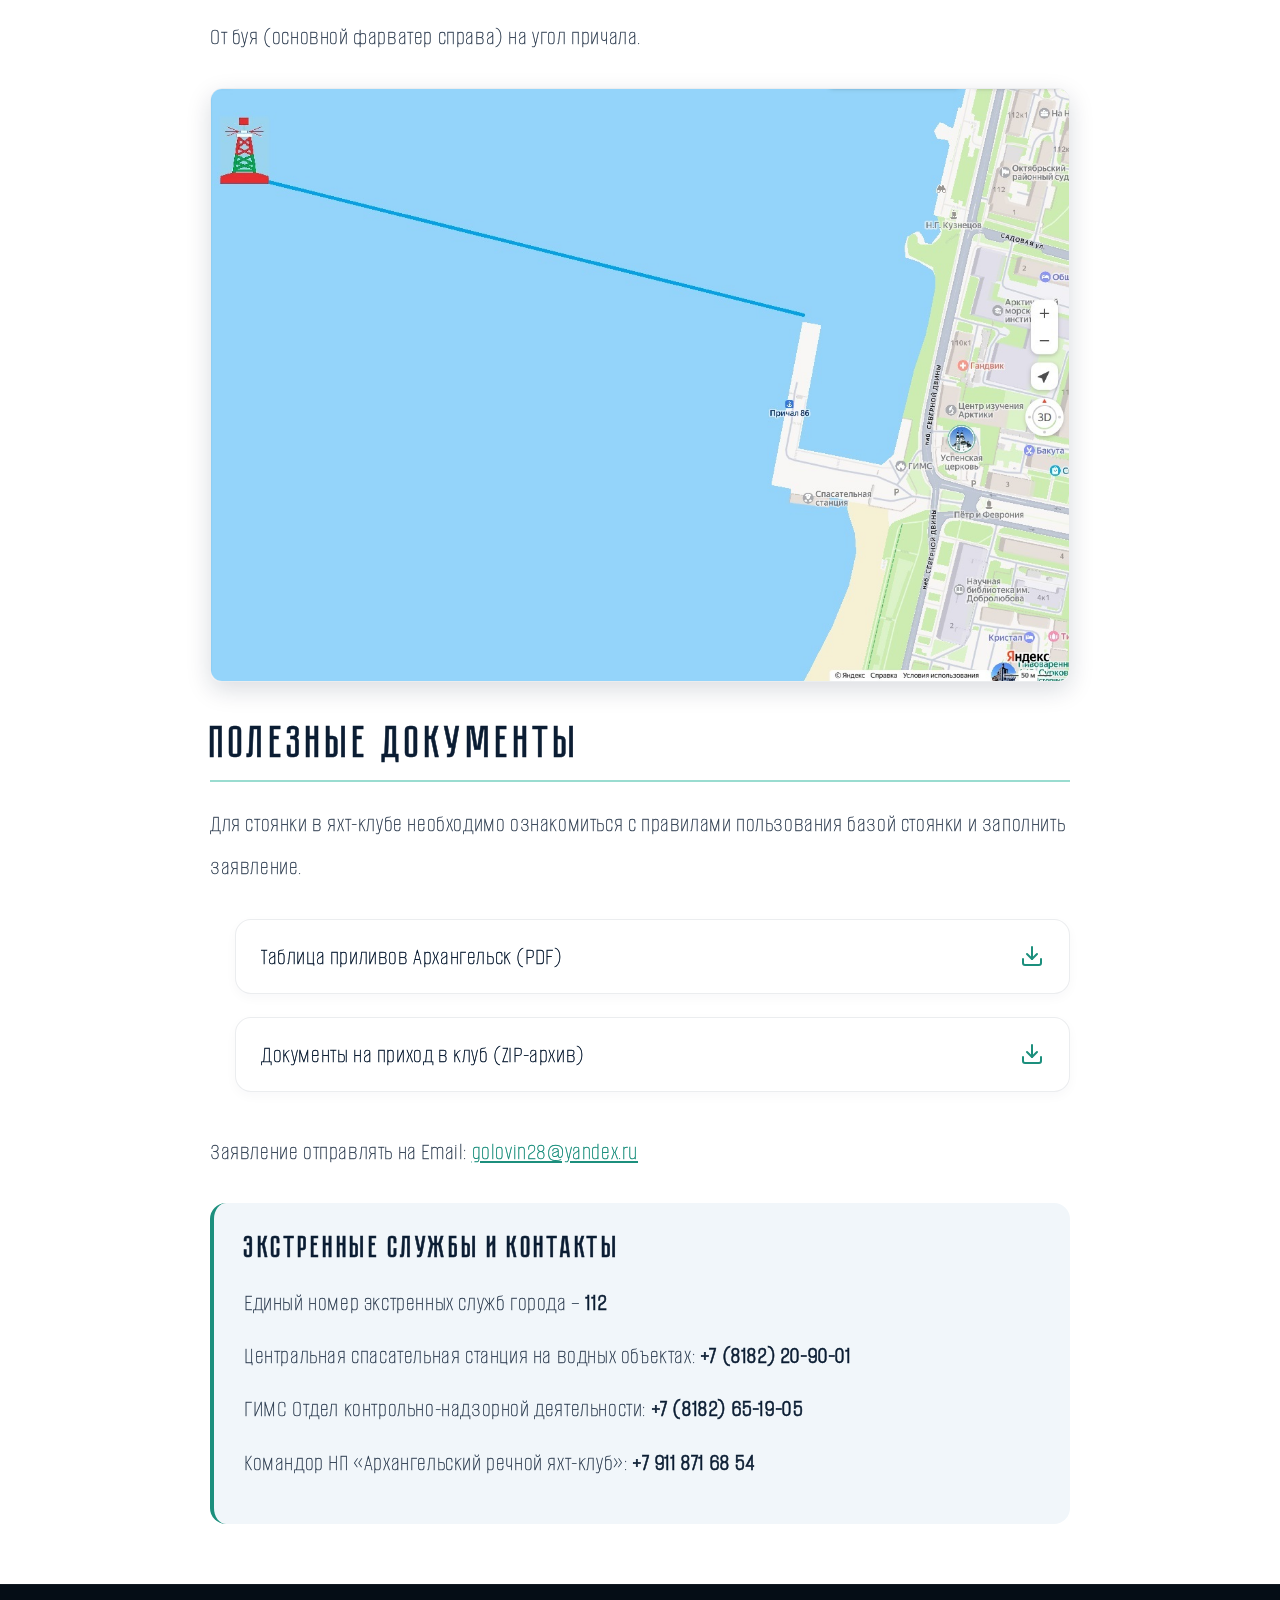
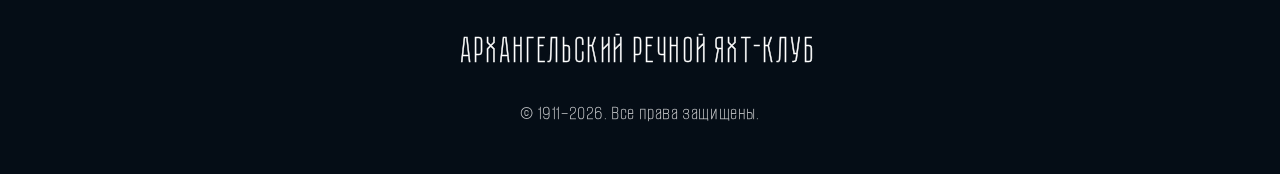
==== commit 1aaebb3f: "Add files via upload" ====
--- a/gostevye.html
+++ b/gostevye.html
@@ -8,14 +8,24 @@
         <img src="img/flag.webp" alt="Флаг яхт-клуба" class="header-logo-img">
         <span>Архангельский речной яхт-клуб</span>
       </a>
-      <div class="header-actions">
-        <a href="index.html" class="home-btn">← На главную</a>
-        <button class="menu-btn" onclick="toggleMenu()">
-          <svg viewBox="0 0 24 24" fill="none" stroke="currentColor" stroke-width="2"><line x1="3" y1="12" x2="21" y2="12"></line><line x1="3" y1="6" x2="21" y2="6"></line><line x1="3" y1="18" x2="21" y2="18"></line></svg>
-          Меню
-        </button>
-        <button id="theme-toggle" class="theme-toggle">Тёмная тема</button>
-      </div>
+<div class="header-actions">
+  <a href="index.html" class="home-btn" aria-label="На главную">
+    <svg viewBox="0 0 24 24" fill="none" stroke="currentColor" stroke-width="2" stroke-linecap="round" stroke-linejoin="round"><line x1="19" y1="12" x2="5" y2="12"></line><polyline points="12 19 5 12 12 5"></polyline></svg>
+    <span class="btn-text">На главную</span>
+  </a>
+  
+  <button id="theme-toggle" class="theme-toggle" aria-label="Сменить тему">
+    <svg class="icon-sun" viewBox="0 0 24 24" fill="none" stroke="currentColor" stroke-width="2" stroke-linecap="round" stroke-linejoin="round"><circle cx="12" cy="12" r="5"></circle><line x1="12" y1="1" x2="12" y2="3"></line><line x1="12" y1="21" x2="12" y2="23"></line><line x1="4.22" y1="4.22" x2="5.64" y2="5.64"></line><line x1="18.36" y1="18.36" x2="19.78" y2="19.78"></line><line x1="1" y1="12" x2="3" y2="12"></line><line x1="21" y1="12" x2="23" y2="12"></line><line x1="4.22" y1="19.78" x2="5.64" y2="18.36"></line><line x1="18.36" y1="5.64" x2="19.78" y2="4.22"></line></svg>
+    <svg class="icon-moon" viewBox="0 0 24 24" fill="none" stroke="currentColor" stroke-width="2" stroke-linecap="round" stroke-linejoin="round"><path d="M21 12.79A9 9 0 1 1 11.21 3 7 7 0 0 0 21 12.79z"></path></svg>
+    <span class="btn-text">Тема</span>
+  </button>
+  
+  <button class="menu-btn" onclick="toggleMenu()" aria-label="Меню">
+    <svg class="icon-menu" viewBox="0 0 24 24" fill="none" stroke="currentColor" stroke-width="2"><line x1="3" y1="12" x2="21" y2="12"></line><line x1="3" y1="6" x2="21" y2="6"></line><line x1="3" y1="18" x2="21" y2="18"></line></svg>
+    <svg class="icon-close" viewBox="0 0 24 24" fill="none" stroke="currentColor" stroke-width="2"><line x1="18" y1="6" x2="6" y2="18"></line><line x1="6" y1="6" x2="18" y2="18"></line></svg>
+    <span class="btn-text">Меню</span>
+  </button>
+</div>
     </div>
   </header>
   
--- a/style.css
+++ b/style.css
@@ -65,7 +65,10 @@
 
 /* ===== Базовые стили ===== */
 * { box-sizing: border-box; margin: 0; padding: 0; }
-html { scroll-behavior: smooth; font-size: 20px; }
+html { 
+  scroll-behavior: smooth; 
+  font-size: 20px; 
+}
 body {
   font-family: var(--font-text);
   font-weight: 400;
@@ -287,7 +290,7 @@
 }
 
 .bento-card {
-  background: var(--color-surface); 
+  background-color: var(--color-surface);
   border: 1px solid var(--color-border); 
   border-radius: 24px;
   padding: 40px 30px; 
@@ -298,12 +301,49 @@
   display: flex; 
   flex-direction: column; 
   justify-content: flex-end;
-}
+  cursor: pointer;
+  z-index: 1;
+}
+
+/* Слой с размытой картинкой */
+.bento-card::before {
+  content: '';
+  position: absolute;
+  top: -20px; left: -20px; right: -20px; bottom: -20px; /* Расширяем, чтобы не было белых краев от блюра */
+  background-image: var(--bg-img);
+  background-size: cover;
+  background-position: center;
+  filter: blur(15px); /* Усиленное размытие */
+  transition: filter 0.4s ease, transform 0.4s ease;
+  z-index: -1;
+}
+
+/* При наведении блюр исчезает, картинка чуть приближается */
+.bento-card:hover::before {
+  filter: blur(0px);
+  transform: scale(1.05);
+}
+
+/* Градиент для читаемости текста */
+.bento-card::after {
+  content: '';
+  position: absolute;
+  inset: 0;
+  background: linear-gradient(to top, rgba(11, 29, 51, 0.95) 0%, rgba(11, 29, 51, 0.6) 50%, rgba(11, 29, 51, 0.2) 100%);
+  transition: background 0.3s ease;
+  z-index: 0;
+}
+
+.bento-card:hover::after {
+  background: linear-gradient(to top, rgba(11, 29, 51, 0.8) 0%, rgba(11, 29, 51, 0.3) 50%, rgba(11, 29, 51, 0.05) 100%);
+}
+
 .bento-card:hover { 
   transform: translateY(-5px); 
   box-shadow: 0 16px 40px rgba(11, 29, 51, 0.12); 
   border-color: var(--color-primary-strong);
 }
+
 .bento-card__bg-num { 
   position: absolute; 
   top: -15px; 
@@ -311,11 +351,12 @@
   font-family: var(--font-title); 
   font-weight: 700; 
   font-size: 9rem; 
-  color: var(--color-primary); 
+  color: #ffffff; 
   opacity: 0.15; 
   transition: 0.3s; 
   line-height: 1;
   pointer-events: none;
+  z-index: 1; /* Выше градиента */
 }
 .bento-card:hover .bento-card__bg-num { 
   opacity: 0.3; 
@@ -324,12 +365,12 @@
 .bento-card h3 { 
   font-size: 1.8rem; 
   margin-bottom: 10px; 
-  color: var(--color-text); 
+  color: #ffffff; 
   position: relative;
   z-index: 1;
 }
 .bento-card p { 
-  color: var(--color-text-muted); 
+  color: rgba(255, 255, 255, 0.85); 
   font-size: 1.1rem; 
   position: relative;
   z-index: 1;
@@ -345,7 +386,10 @@
 .dark-bg-section .section-title { color: var(--color-text); }
 .dark-bg-section .container { max-width: 1200px; margin: 0 auto; }
 .gallery-sec { padding-bottom: 40px; }
-.video-sec { padding-top: 0; padding-bottom: 80px; }
+.video-sec { 
+  padding-top: 60px;
+  padding-bottom: 80px; 
+}
 
 .gallery-scroll {
   display: flex; gap: 20px; overflow-x: auto; scroll-snap-type: x mandatory;
@@ -583,6 +627,10 @@
   .history-page > p:first-of-type::first-letter {
     font-size: 3.5rem;
   }
+
+  .sticky-header {
+  min-height: 64px;
+  }
 }
 
 /* ===== СТИЛИ ДЛЯ СПИСКА ОТЧЕТОВ ===== */
@@ -1021,4 +1069,239 @@
   border-radius: 12px;
   box-shadow: 0 8px 24px rgba(11, 29, 51, 0.15);
   border: 1px solid var(--color-border);
+}
+
+/* ===== ЛАЙТБОКС ДЛЯ КАРТИНОК ===== */
+.image-modal {
+  display: none;
+  position: fixed;
+  top: 0; left: 0; width: 100%; height: 100%;
+  background: rgba(0, 0, 0, 0.9);
+  z-index: 9999;
+  justify-content: center;
+  align-items: center;
+  padding: 20px;
+}
+
+.image-modal img {
+  max-width: 95%;
+  max-height: 95vh;
+  border-radius: 8px;
+  box-shadow: 0 10px 40px rgba(0,0,0,0.5);
+  object-fit: contain;
+}
+
+.close-modal {
+  position: absolute;
+  top: 20px;
+  right: 30px;
+  color: #fff;
+  font-size: 40px;
+  font-weight: bold;
+  cursor: pointer;
+  transition: color 0.2s;
+  z-index: 10000;
+}
+
+.close-modal:hover {
+  color: var(--color-primary);
+}
+
+/* ===== ГЛОБАЛЬНЫЕ ПРАВИЛА ДЛЯ ИКОНОК В ШАПКЕ ===== */
+.home-btn svg, .menu-btn svg, .theme-toggle svg {
+  width: 20px;
+  height: 20px;
+  flex-shrink: 0;
+}
+.theme-toggle .icon-moon,
+.menu-btn .icon-close {
+  display: none;
+}
+
+/* Смена иконок в зависимости от темы */
+.dark-mode .theme-toggle .icon-sun { display: none; }
+.dark-mode .theme-toggle .icon-moon { display: block; }
+
+/* Смена иконок в зависимости от меню (крестик вместо гамбургера) */
+body.nav-open .menu-btn .icon-menu { display: none; }
+body.nav-open .menu-btn .icon-close { display: block; }
+
+/* ===== МОБИЛЬНАЯ АДАПТАЦИЯ ===== */
+@media (max-width: 768px) {
+  /* 1. Убираем чехарду с кнопками: фиксируем их справа */
+  .header-container {
+    position: relative;
+    justify-content: flex-start; /* Логотип прижимаем влево */
+    min-height: 64px;
+    padding: 10px 15px;
+  }
+  
+  .header-logo {
+    max-width: 65%; /* Чтобы не наезжало на кнопки */
+    font-size: 1rem;
+    line-height: 1.1;
+    gap: 8px;
+  }
+  
+  .header-actions {
+    position: absolute;
+    right: 15px;
+    top: 50%;
+    transform: translateY(-50%);
+    display: flex;
+    flex-direction: row;
+    gap: 8px;
+    width: auto;
+  }
+
+  /* Превращаем кнопки в аккуратные кружочки с иконками */
+  .home-btn, .menu-btn, .theme-toggle {
+    width: 38px;
+    height: 38px;
+    padding: 0;
+    border-radius: 50%;
+    justify-content: center;
+    align-items: center;
+    background: var(--color-surface);
+    border: 1px solid var(--color-border);
+    box-shadow: 0 2px 8px rgba(11, 29, 51, 0.05);
+  }
+  
+  /* Скрываем текст внутри кнопок, оставляя только иконки */
+  .header-actions .btn-text {
+    display: none;
+  }
+
+  /* 2. Уменьшаем заголовок Hero, чтобы он всегда влезал */
+  .hero__title {
+    font-size: clamp(1.8rem, 10vw, 3.5rem);
+    word-break: break-word;
+  }
+
+  /* 3. Отодвигаем верхнюю границу раздела "Видео" */
+  .video-sec {
+    padding-top: 40px;
+  }
+
+  /* 4. Убираем огромные радиусы кнопок на странице Устава */
+  .book-hint {
+    border-radius: 12px;
+    font-size: 1rem;
+    padding: 12px 15px;
+  }
+  
+  .book-wrapper .btn-primary {
+    border-radius: 12px !important;
+    font-size: 1rem !important;
+    padding: 12px 20px !important;
+  }
+
+  .sticky-header {
+  min-height: 64px;
+  }
+}
+
+@media (max-width: 768px) {
+  .header-container {
+    flex-direction: row;
+    align-items: center;
+    justify-content: flex-start;
+    gap: 0;
+  }
+
+  .header-logo {
+    justify-content: flex-start;
+    text-align: left;
+    max-width: calc(100% - 150px);
+    padding-right: 8px;
+  }
+
+  .header-actions {
+    flex-wrap: nowrap;
+  }
+}
+
+/* ===== Кнопка темы — только иконка, круглая, на всех экранах ===== */
+.theme-toggle {
+  width: 38px;
+  height: 38px;
+  padding: 0;
+  border-radius: 50%;
+  display: flex;
+  align-items: center;
+  justify-content: center;
+  background: var(--color-surface);
+  border: 1px solid var(--color-border);
+  box-shadow: 0 2px 8px rgba(11, 29, 51, 0.05);
+}
+
+/* Скрываем текст «Тема» внутри кнопки */
+.theme-toggle .btn-text {
+  display: none;
+}
+
+.theme-toggle:hover {
+  border-color: var(--color-primary-strong);
+}
+
+/* ===== ФИНАЛЬНЫЙ ФИКС ШАПКИ И МОБИЛЬНОГО МЕНЮ ===== */
+
+/* 1. Настройки для ПК (фиксируем высоту) */
+.sticky-header {
+  height: 84px !important;
+  min-height: 84px !important;
+  padding: 0 !important;
+  display: flex !important;
+  align-items: center !important;
+  z-index: 1000 !important; /* Шапка всегда сверху */
+}
+
+.header-container {
+  width: 100%;
+  height: 100%;
+  display: flex;
+  align-items: center;
+  justify-content: space-between;
+  margin: 0 auto;
+  padding: 0 20px;
+}
+
+/* 2. Убираем дерганье шапки при открытии меню */
+body.nav-open {
+  padding-right: 0 !important; /* Отключаем сдвиг, из-за которого шапка "слетает" */
+}
+
+/* 3. Настройки для мобильных */
+@media (max-width: 768px) {
+  .sticky-header {
+    height: 64px !important;
+    min-height: 64px !important;
+  }
+  
+  .header-container {
+    position: relative;
+    justify-content: flex-start;
+    padding: 0 15px;
+  }
+  
+  .header-actions {
+    position: absolute;
+    right: 15px;
+    top: 50%;
+    transform: translateY(-50%);
+    display: flex;
+    flex-direction: row;
+    gap: 8px;
+    width: auto;
+  }
+
+  /* Опускаем выезжающее меню вниз, чтобы шапка не перекрывала слово "Меню" */
+  .sidebar {
+    padding-top: 80px !important; /* Отступ под 64px шапки + запас */
+  }
+  
+  /* Скрываем лишний крестик внутри меню, так как он уже есть в шапке */
+  .sidebar-header .close-btn {
+    display: none !important;
+  }
 }
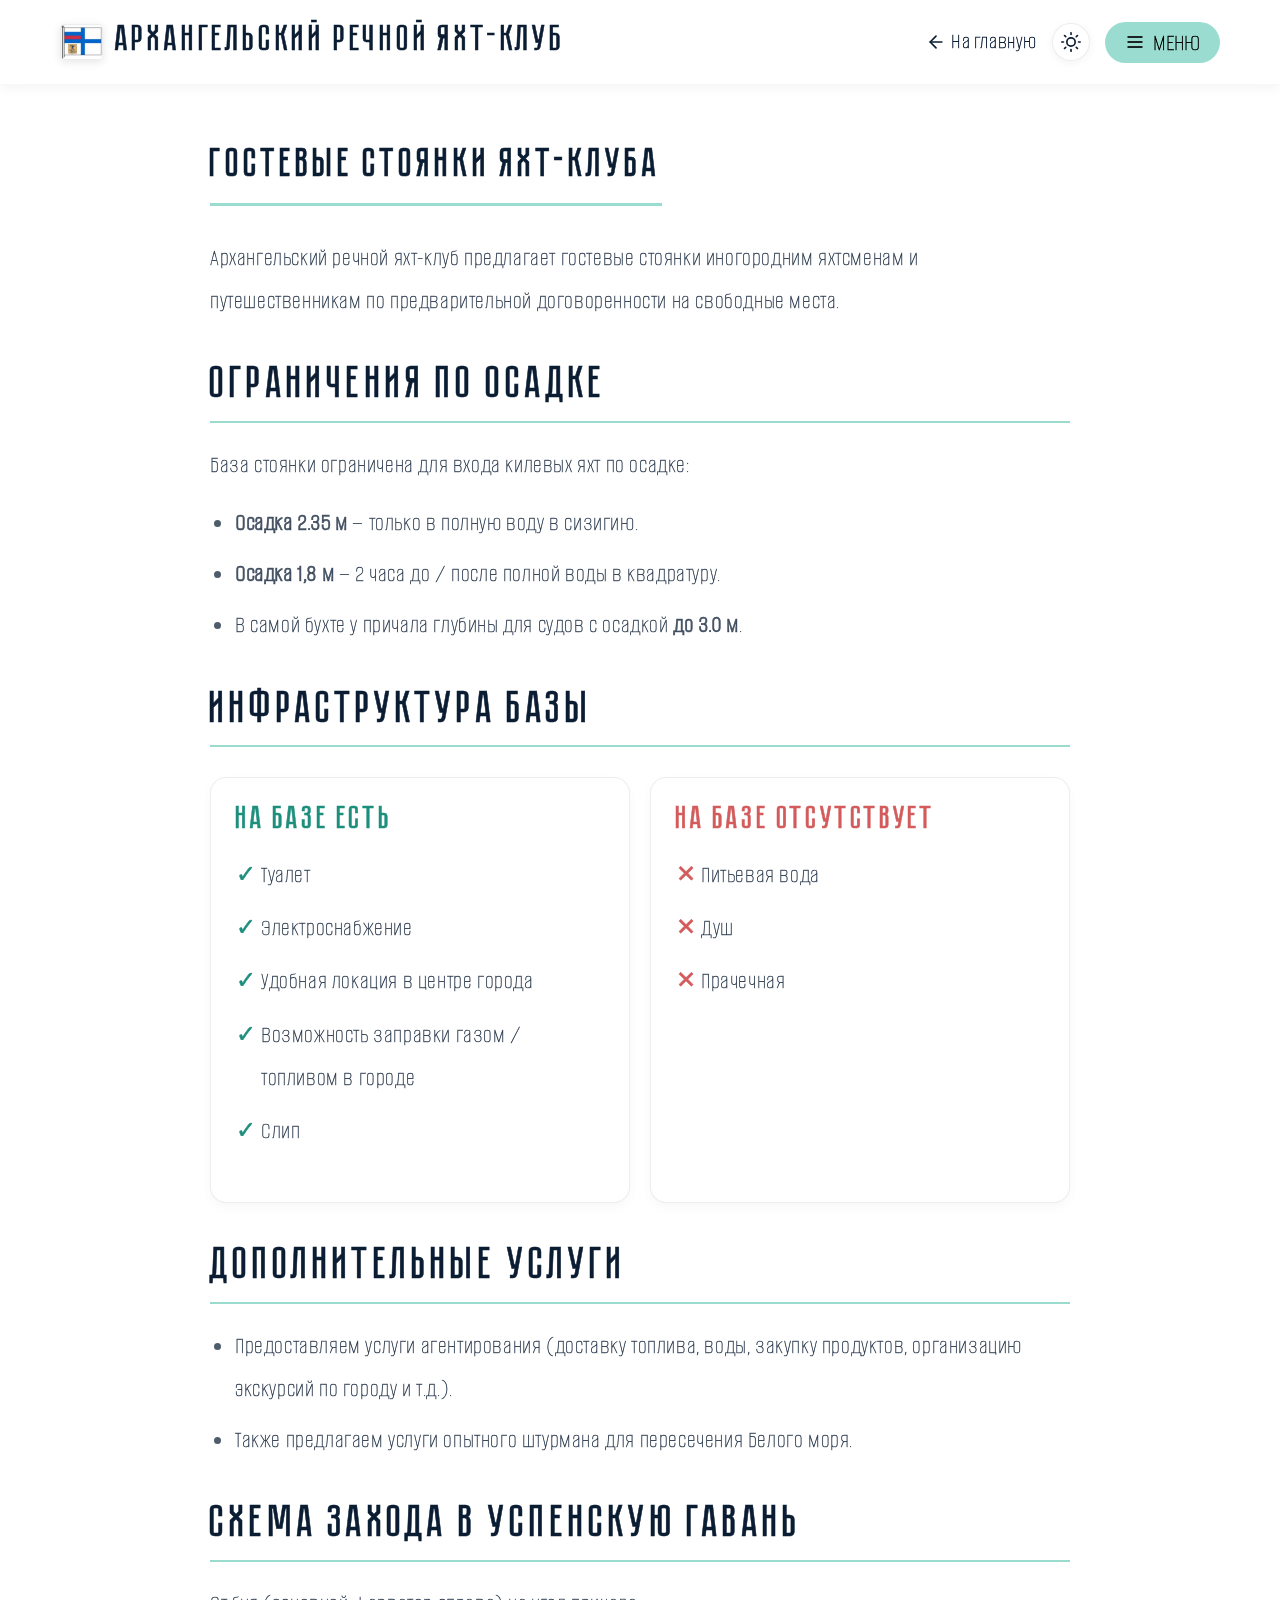
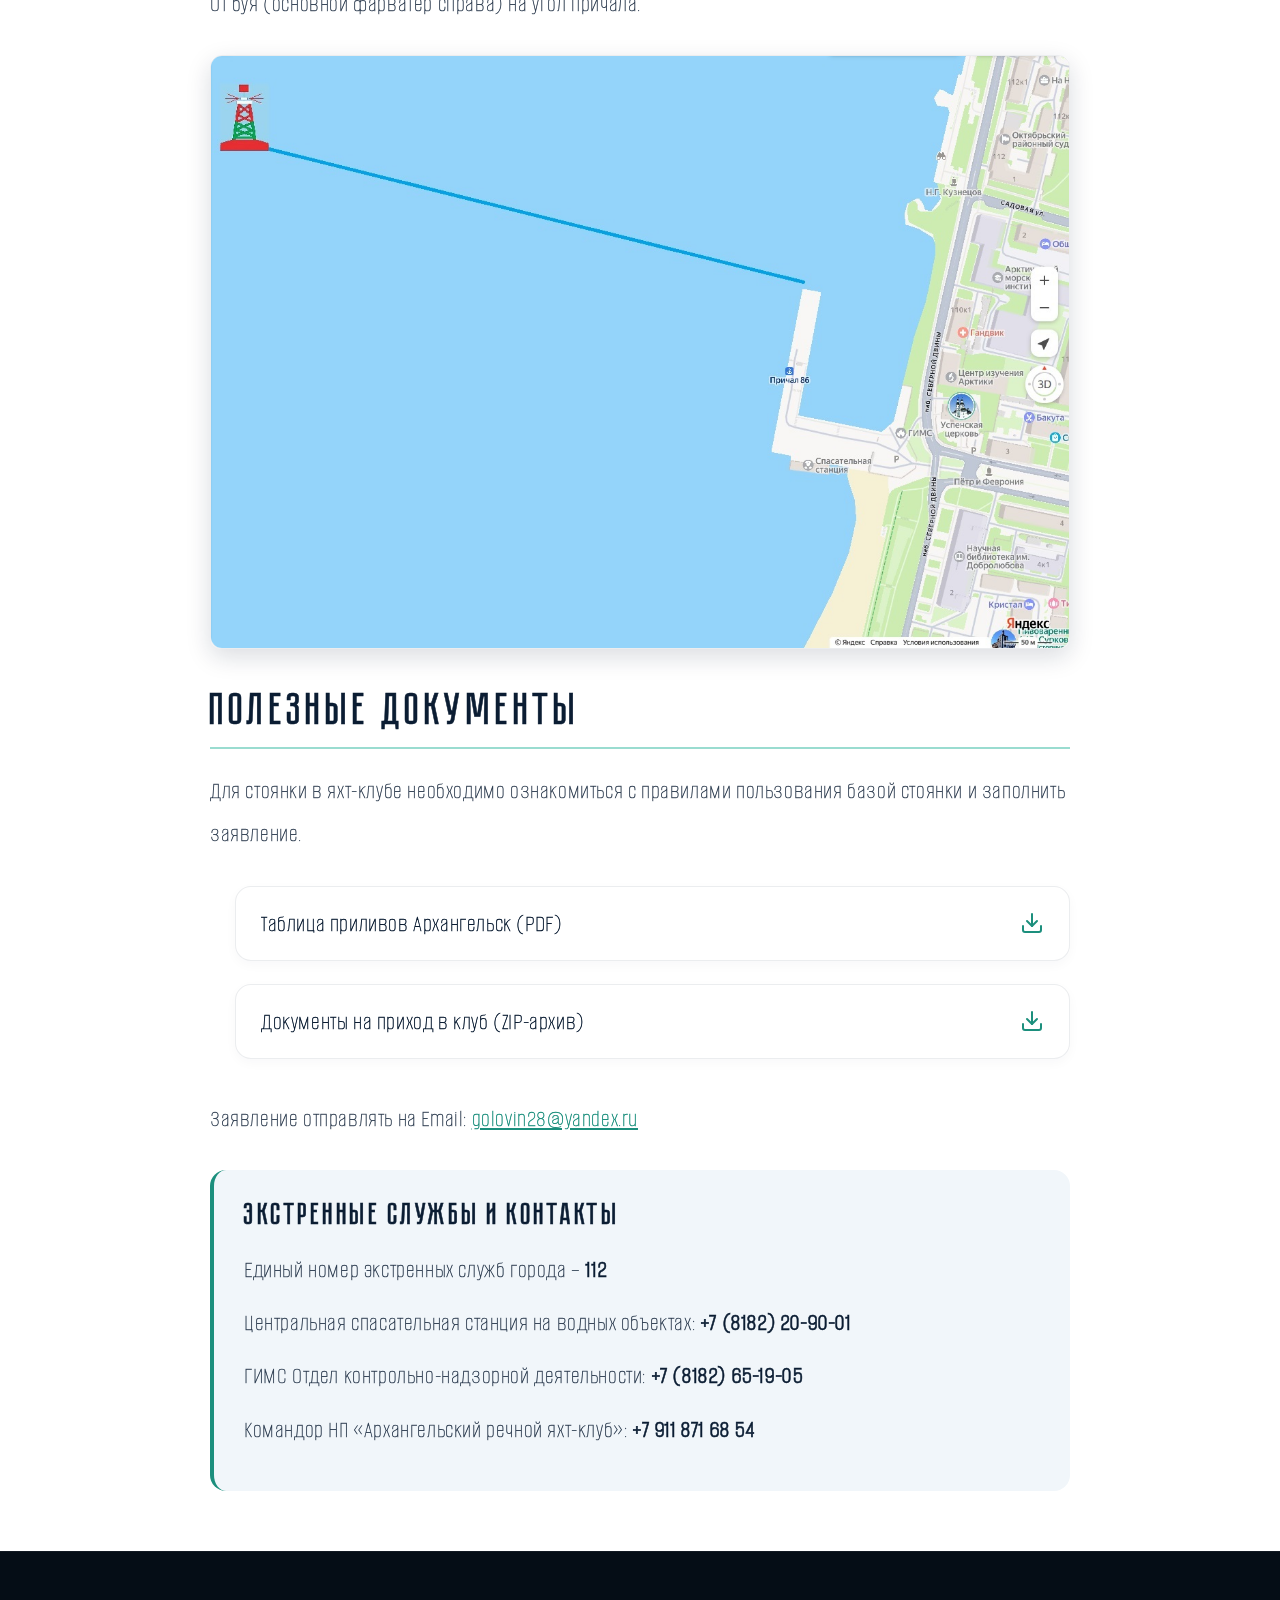
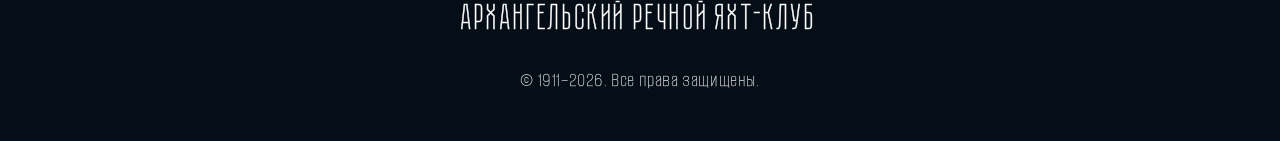
==== commit 35c9234f: "Add files via upload" ====
--- a/gostevye.html
+++ b/gostevye.html
@@ -55,11 +55,11 @@
         <p>golovin28@yandex.ru</p>
         <p>г Архангельск, наб Северной Двины, д 110</p>
       </div>
-      <div class="social-icons">
-        <a href="https://vk.com" target="_blank" aria-label="ВКонтакте">
-          <img src="img/vk.webp" alt="ВКонтакте">
-        </a>
-      </div>
+<div class="social-icons">
+  <a href="https://vk.ru/yahtklub1911" target="_blank" aria-label="ВКонтакте">
+    <img src="img/vk.webp" alt="ВКонтакте">
+  </a>
+</div>
     </div>
   </aside>
 
--- a/style.css
+++ b/style.css
@@ -67,7 +67,8 @@
 * { box-sizing: border-box; margin: 0; padding: 0; }
 html { 
   scroll-behavior: smooth; 
-  font-size: 20px; 
+  font-size: 20px;
+  overflow-x: hidden; 
 }
 body {
   font-family: var(--font-text);
@@ -78,7 +79,6 @@
   background-color: var(--color-light);
   -webkit-font-smoothing: antialiased;
   transition: background-color 0.3s ease, color 0.3s ease;
-  overflow-x: hidden;
   -webkit-text-stroke: 0.5px currentColor;
   
   display: flex;
@@ -263,7 +263,7 @@
 /* Внутренние страницы */
 .content-wrapper { max-width: 900px; margin: 0 auto; padding: 60px 20px; }
 .content-wrapper h1 {
-  font-size: 3.5rem; color: var(--color-text); margin-bottom: 30px;
+  font-size: 2.0rem; color: var(--color-text); margin-bottom: 30px;
   border-bottom: 3px solid var(--color-primary); padding-bottom: 15px; display: inline-block;
 }
 .content-wrapper h2 { font-size: 2.2rem; margin: 30px 0 15px; color: var(--color-primary-strong); }
@@ -1304,4 +1304,71 @@
   .sidebar-header .close-btn {
     display: none !important;
   }
+}
+
+/* ===== Стилизация кнопки и подсказки в Уставе 2021 ===== */
+.book-wrapper .btn-primary {
+  background-color: var(--color-surface);
+  color: var(--color-primary-strong);
+  border: 1px solid var(--color-border);
+  border-radius: 16px;
+  box-shadow: 0 4px 12px rgba(11, 29, 51, 0.03);
+  transition: all 0.2s ease;
+}
+
+.book-wrapper .btn-primary:hover {
+  background-color: var(--color-surface);
+  border-color: var(--color-primary-strong);
+  color: var(--color-primary-strong);
+  transform: translateY(-2px);
+  box-shadow: 0 8px 24px rgba(11, 29, 51, 0.08);
+}
+
+.book-hint {
+  border-radius: 16px !important;
+  padding: 15px 25px !important;
+  font-size: 1.1rem !important;
+  width: 100%;
+  background: var(--color-surface);
+  border: 1px solid var(--color-border);
+  box-shadow: 0 4px 12px rgba(11, 29, 51, 0.03);
+  animation: none !important;
+}
+
+/* ===== Шрифт для кнопки скачивания в Уставе 2021 ===== */
+.book-wrapper .btn-primary {
+  font-family: var(--font-text) !important; /* Меняем на текстовый шрифт */
+  text-transform: none !important;          /* Убираем принудительный CAPS */
+  font-size: 1.2rem !important;             /* Размер как у кнопок в Правилах */
+  letter-spacing: 0.03em !important;
+  font-weight: 400 !important;
+}
+
+/* ===== ФИКС ГОРИЗОНТАЛЬНОГО СКРОЛЛА И ЗАГОЛОВКОВ ===== */
+
+/* 1. Запрещаем горизонтальный скролл на уровне всего документа */
+html {
+  overflow-x: hidden !important;
+}
+
+/* 2. Учим заголовки переносить длинные слова */
+.content-wrapper h1 {
+  word-break: break-word !important; /* Заставляет длинные слова переноситься */
+  overflow-wrap: break-word !important;
+  max-width: 100%;
+}
+
+/* 3. На мобильных делаем заголовок чуть меньше и меняем display */
+@media (max-width: 768px) {
+  .content-wrapper h1 {
+    font-size: 2rem !important; /* Уменьшаем размер, чтобы влезало */
+    display: block !important;  /* Убираем inline-block, из-за которого могут быть глюки */
+  }
+}
+
+/* ===== ФИКС ПЕРЕКРЫТИЯ МЕНЮ ШАПКОЙ НА ПК ===== */
+@media (min-width: 769px) {
+  .sidebar {
+    padding-top: 110px !important; /* Отодвигаем контент вниз (84px шапка + отступ) */
+  }
 }
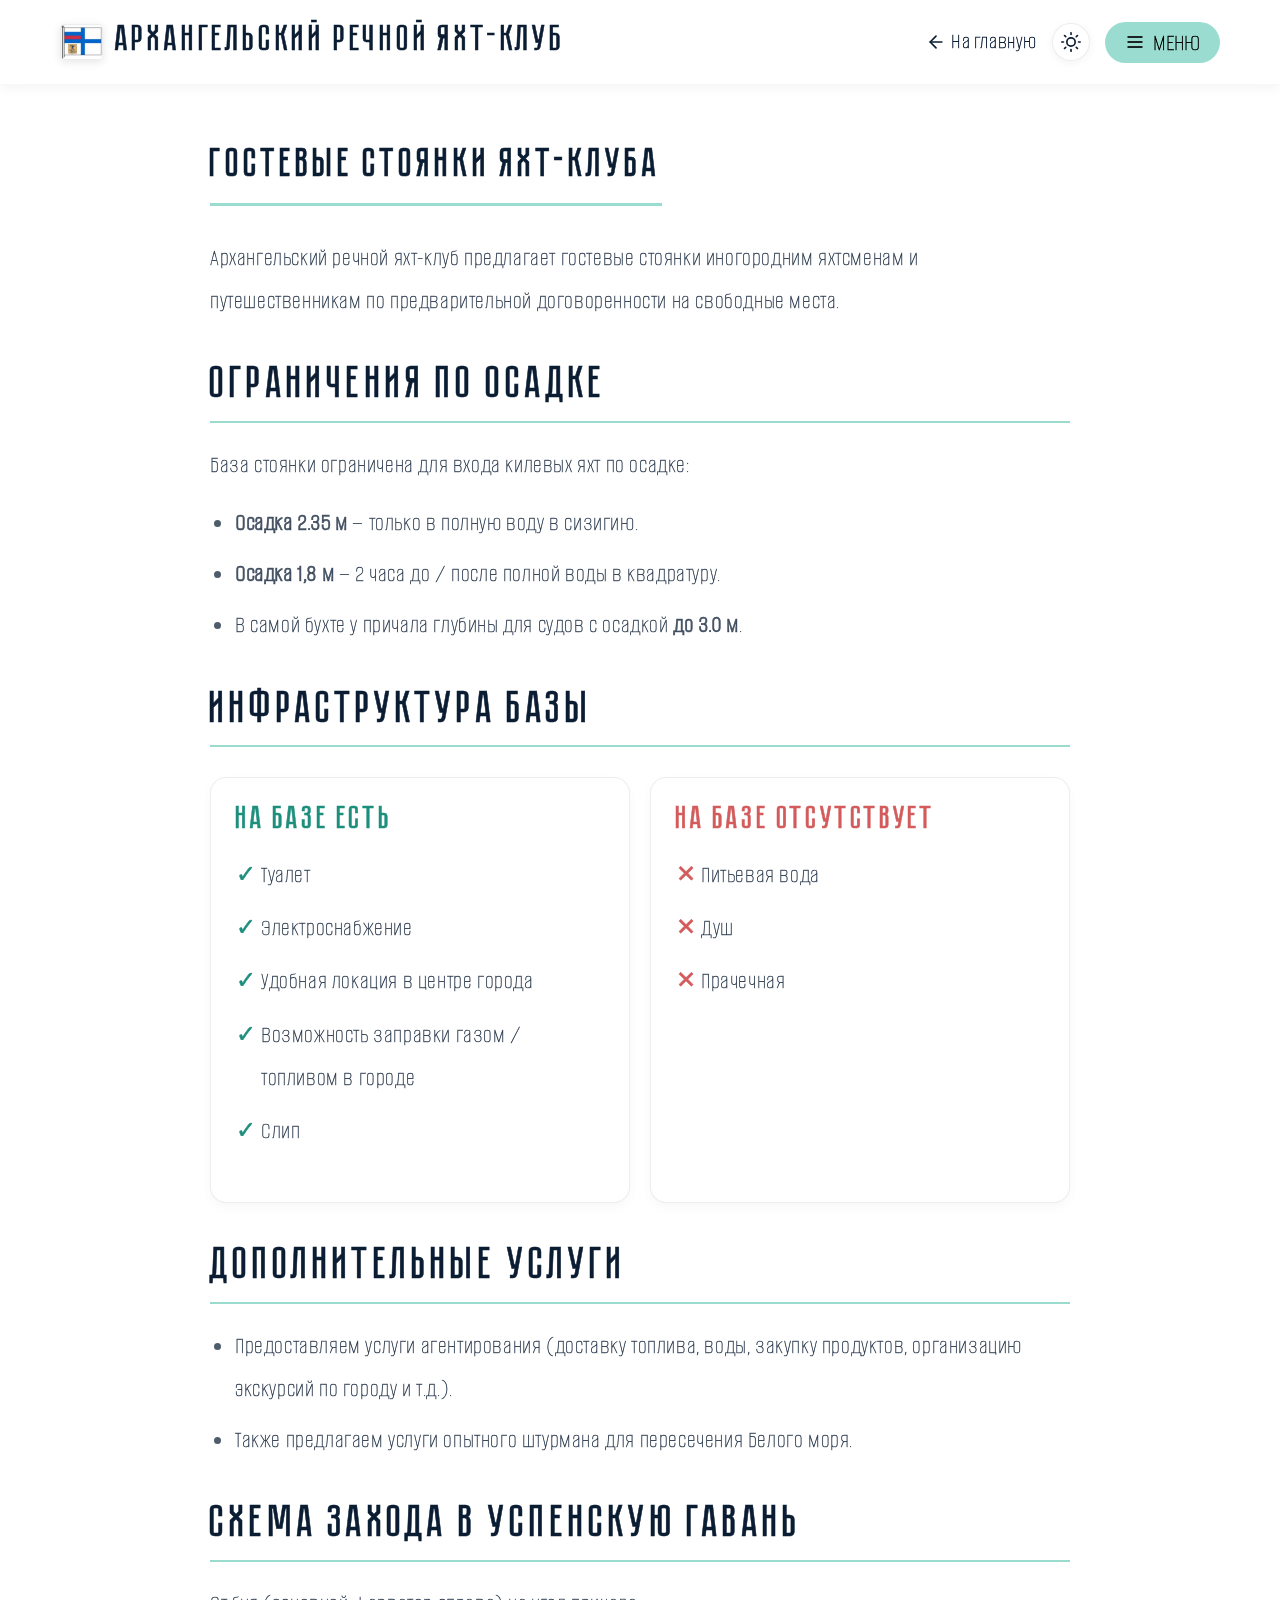
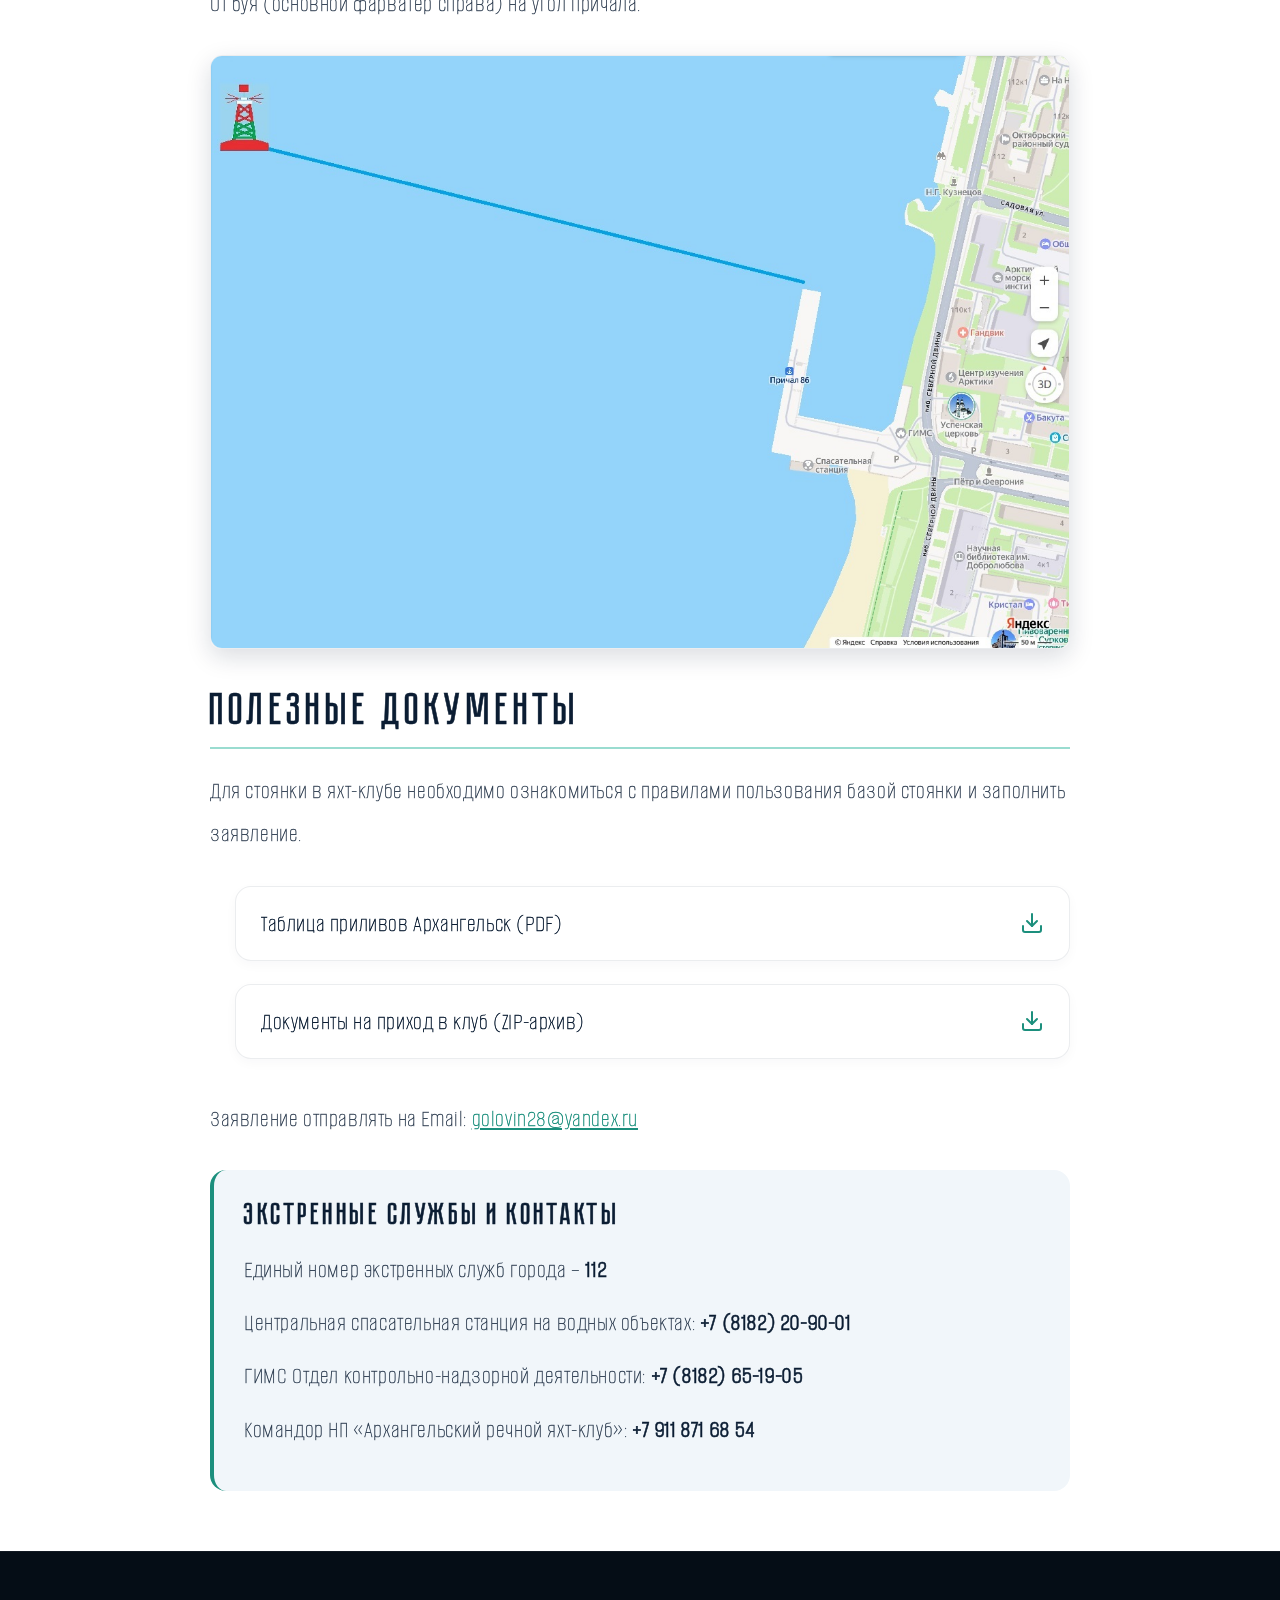
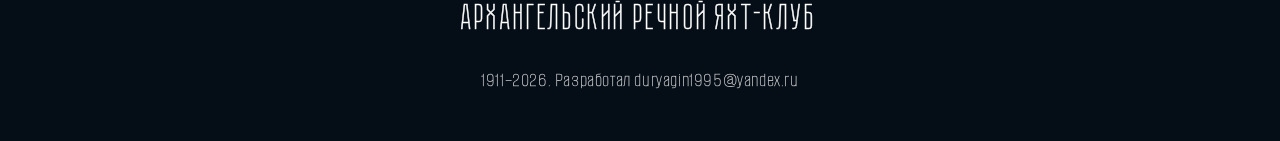
==== commit bdda5c93: "Add files via upload" ====
--- a/gostevye.html
+++ b/gostevye.html
@@ -147,7 +147,7 @@
   <!-- ПОДВАЛ -->
   <footer class="site-footer">
     <span class="footer-logo">Архангельский речной яхт-клуб</span>
-    <p style="margin-top: 15px; font-size: 1rem;">&copy; 1911–2026. Все права защищены.</p>
+    <p style="margin-top: 15px; font-size: 1rem;">1911–2026. Разработал duryagin1995@yandex.ru</p>
   </footer>
 
   <script src="script.js"></script>
--- a/style.css
+++ b/style.css
@@ -1371,4 +1371,143 @@
   .sidebar {
     padding-top: 110px !important; /* Отодвигаем контент вниз (84px шапка + отступ) */
   }
+}
+
+/* ===== ГОРИЗОНТАЛЬНАЯ ГАЛЕРЕЯ ВИДЕО ===== */
+.video-gallery-scroll {
+  display: flex;
+  gap: 20px;
+  overflow-x: auto;
+  scroll-snap-type: x mandatory;
+  padding-bottom: 25px; /* Отступ для ползунка */
+  scrollbar-width: thin; /* Для Firefox */
+  scrollbar-color: var(--color-primary-strong) transparent;
+}
+
+/* Настройка самого ползунка в Chrome/Safari/Edge */
+.video-gallery-scroll::-webkit-scrollbar {
+  height: 8px;
+}
+.video-gallery-scroll::-webkit-scrollbar-track {
+  background: rgba(11, 29, 51, 0.05);
+  border-radius: 10px;
+}
+.dark-mode .video-gallery-scroll::-webkit-scrollbar-track {
+  background: rgba(255, 255, 255, 0.05);
+}
+.video-gallery-scroll::-webkit-scrollbar-thumb {
+  background-color: var(--color-primary-strong);
+  border-radius: 10px;
+}
+
+/* Карточка с видео */
+.video-item {
+  flex: 0 0 80%; /* Занимает 80% ширины, чтобы было видно край следующего видео */
+  max-width: 800px; /* Ограничиваем максимальную ширину на больших мониторах */
+  scroll-snap-align: start;
+  border-radius: 24px;
+  overflow: hidden;
+  box-shadow: 0 12px 40px rgba(11, 29, 51, 0.15);
+  background: #000;
+  border: 1px solid var(--color-border);
+}
+
+/* Само видео внутри карточки */
+.video-item video {
+  width: 100%;
+  height: auto;
+  max-height: 80vh;
+  display: block;
+  border: none;
+  object-fit: contain;
+  background: #000;
+}
+
+/* На мобильных делаем видео чуть шире */
+@media (max-width: 768px) {
+  .video-item {
+    flex: 0 0 90%;
+  }
+}
+
+/* ===== СТИЛИ ДЛЯ КАРТИНОК В ГОРИЗОНТАЛЬНОЙ ГАЛЕРЕЕ ===== */
+.gallery-image-item {
+  flex: 0 0 400px; /* Ширина карточки с картинкой (на ПК) */
+  height: 300px;   /* Фиксированная высота для ровного ряда */
+  scroll-snap-align: start;
+  border-radius: 24px;
+  overflow: hidden;
+  box-shadow: 0 12px 40px rgba(11, 29, 51, 0.15);
+  border: 1px solid var(--color-border);
+  background-color: var(--color-surface);
+  cursor: pointer; /* Чтобы было понятно, что можно кликнуть */
+}
+
+.gallery-image-item img {
+  width: 100%;
+  height: 100%;
+  object-fit: cover; /* Картинка заполняет блок без искажений */
+  transition: transform 0.3s ease;
+}
+
+/* Небольшое увеличение при наведении */
+.gallery-image-item:hover img {
+  transform: scale(1.05);
+}
+
+/* Адаптация под мобильные телефоны */
+@media (max-width: 768px) {
+  .gallery-image-item {
+    flex: 0 0 280px; /* Ширина на телефонах */
+    height: 200px;   /* Высота на телефонах */
+  }
+}
+
+/* ===== ОДИНАКОВЫЕ РАЗМЕРЫ ДЛЯ ВИДЕО И КАРТИНОК В ГАЛЕРЕЕ ===== */
+.video-item, 
+.gallery-image-item {
+  flex: 0 0 500px; /* Ширина карточки на ПК */
+  height: 300px;   /* Высота карточки на ПК */
+  scroll-snap-align: start;
+  border-radius: 24px;
+  overflow: hidden;
+  box-shadow: 0 12px 40px rgba(11, 29, 51, 0.15);
+  border: 1px solid var(--color-border);
+  background-color: #000; /* Черный фон, чтобы видео смотрелось органично */
+}
+
+/* Заставляем и видео, и картинки заполнять карточку целиком */
+.video-item video, 
+.gallery-image-item img {
+  width: 100%;
+  height: 100%;
+  object-fit: cover; /* Обрезает края, но заполняет блок без искажений пропорций */
+  display: block;
+  transition: transform 0.3s ease;
+}
+
+/* Эффект при наведении для картинок */
+.gallery-image-item:hover img {
+  transform: scale(1.05);
+}
+
+/* Адаптация под мобильные телефоны */
+@media (max-width: 768px) {
+  .video-item, 
+  .gallery-image-item {
+    flex: 0 0 280px; /* Ширина на телефонах */
+    height: 180px;   /* Высота на телефонах */
+  }
+}
+
+/* ===== УБИРАЕМ ТОНКУЮ РАМКУ В ГАЛЕРЕЕ ===== */
+.video-item, 
+.gallery-image-item {
+  border: none !important; /* Убираем рамку */
+  background-color: transparent !important; /* Убираем черный фон контейнера */
+}
+
+/* Оставляем черный фон только для самого видео на случай, если оно не загрузилось */
+.video-item {
+  background-color: #000 !important;
 }
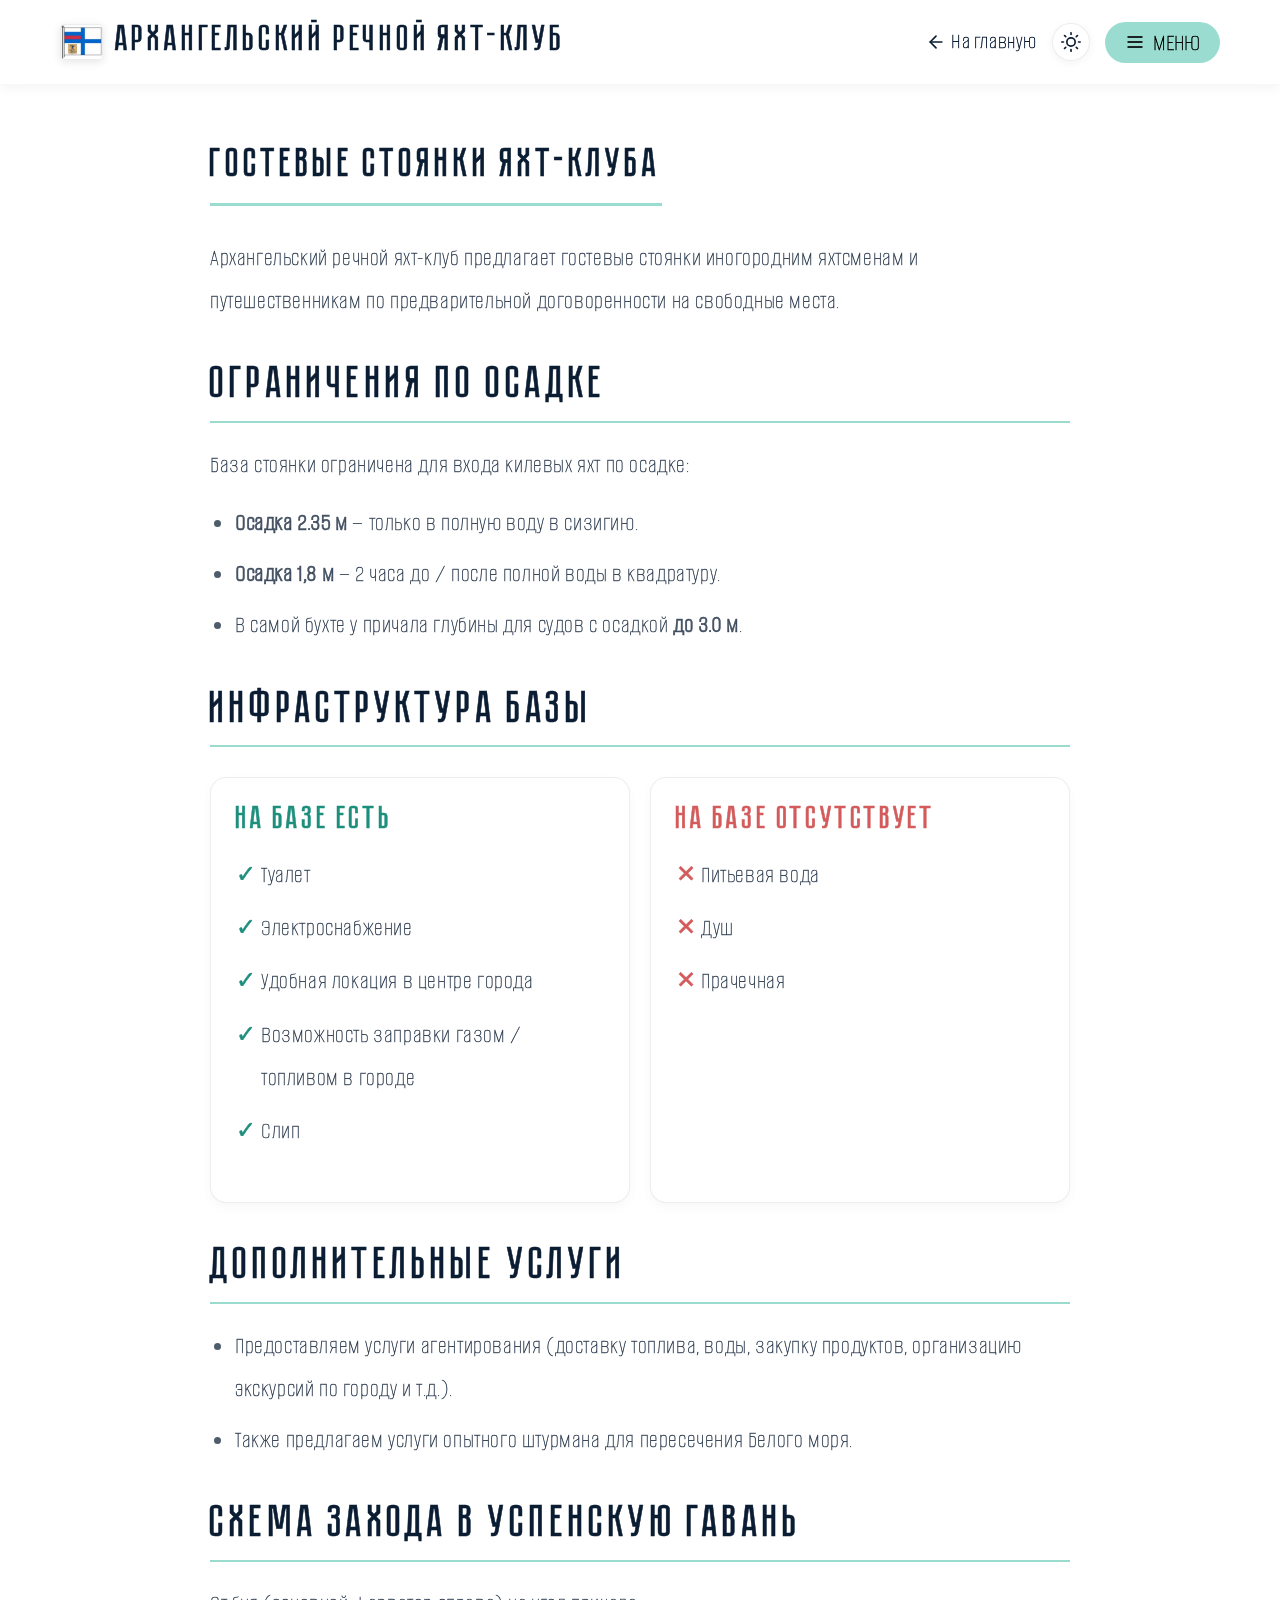
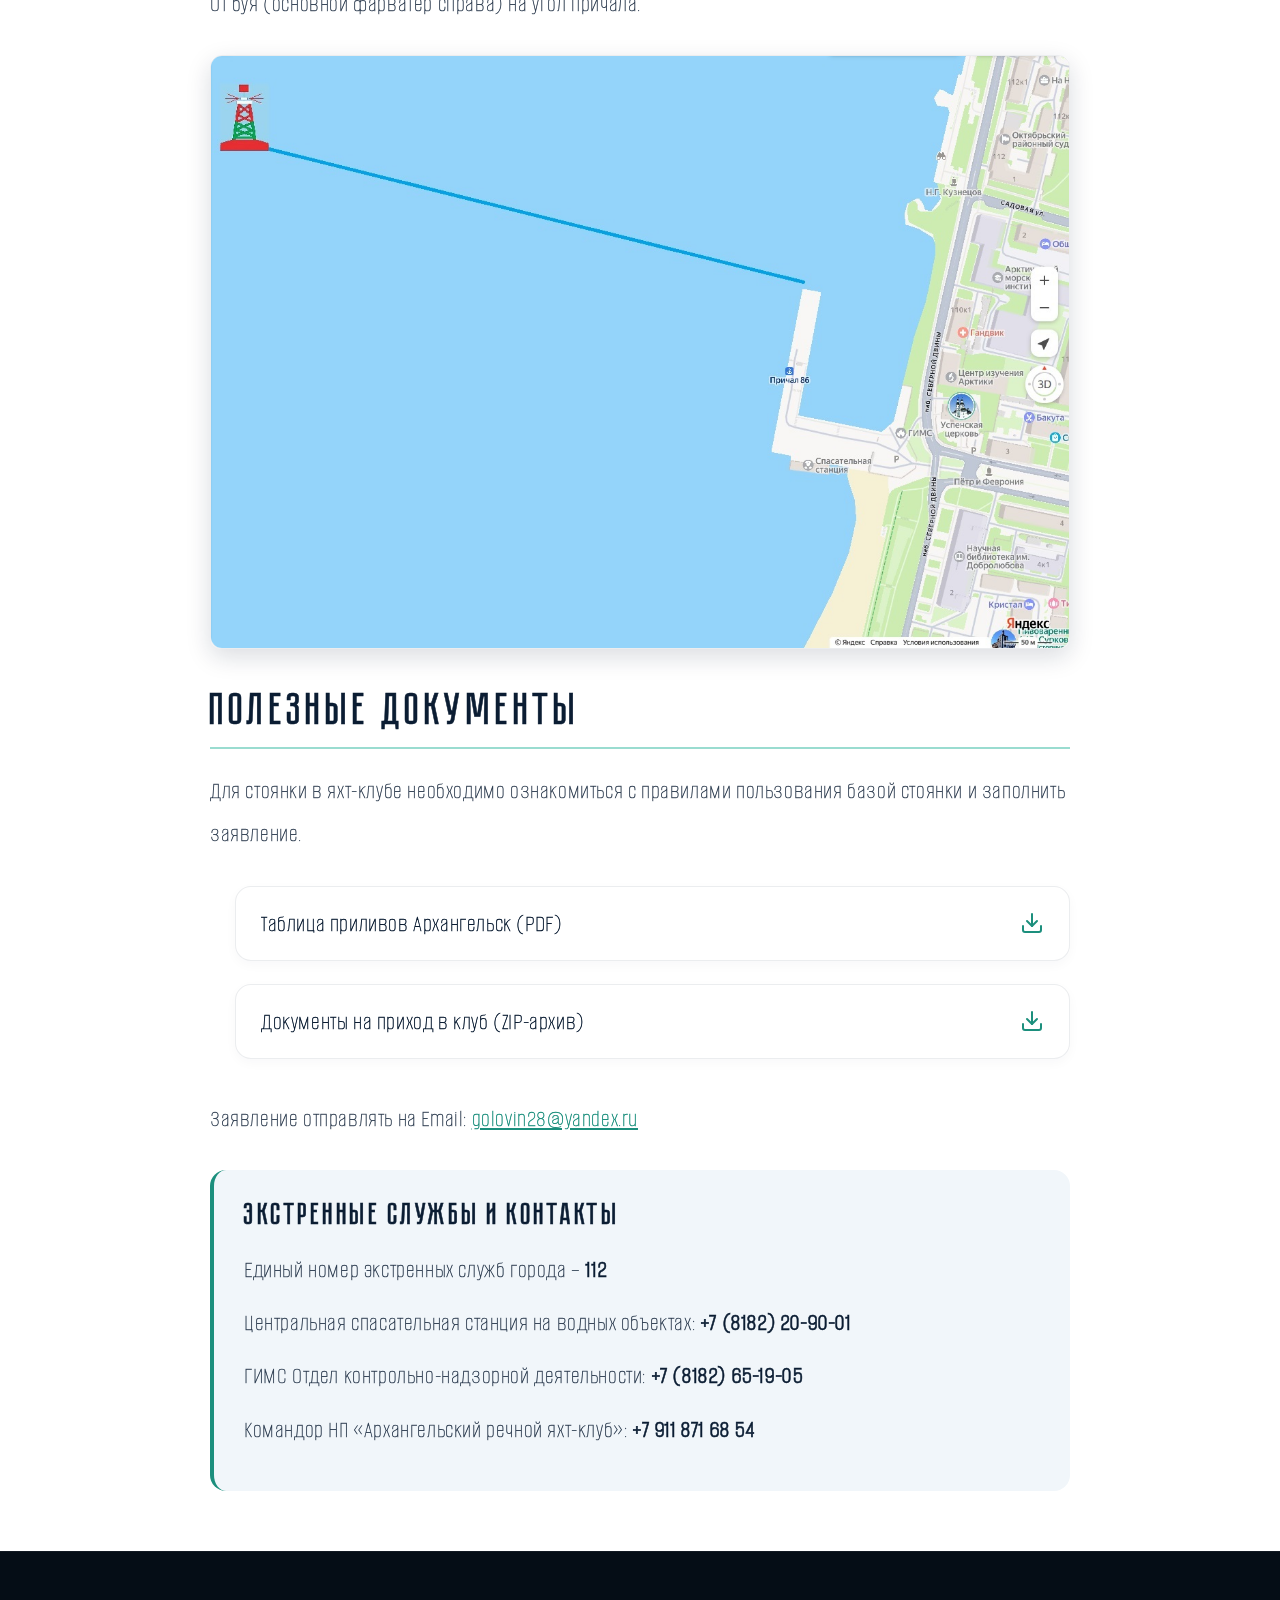
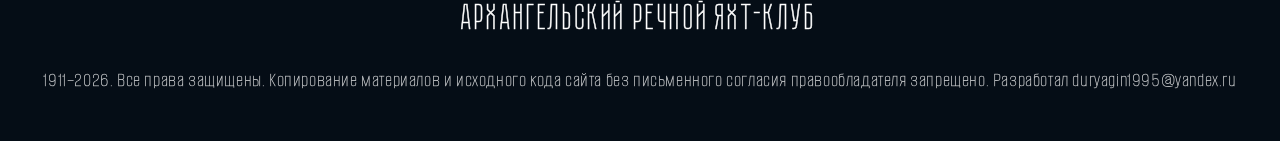
==== commit 035a3446: "Add files via upload" ====
--- a/gostevye.html
+++ b/gostevye.html
@@ -1,6 +1,16 @@
 <!DOCTYPE html>
 <html lang="ru">
 <head><meta charset="UTF-8"><meta name="viewport" content="width=device-width, initial-scale=1.0"><title>Гостевые стоянки</title><link rel="stylesheet" href="style.css"></head>
+  <!-- Фавиконка (иконка вкладки) -->
+  <link rel="icon" href="img/flag.webp" type="image/webp">
+  
+  <!-- Мета-теги для соцсетей (Open Graph) -->
+  <meta property="og:title" content="Архангельский речной яхт-клуб">
+  <meta property="og:description" content="115 лет истории яхтинга на Белом море">
+  <meta property="og:image" content="https://ivanduryagin.github.io/yacht-club/img/flag.webp">
+  <meta property="og:url" content="https://ivanduryagin.github.io/yacht-club/">
+  <meta property="og:type" content="website">
+  <link rel="stylesheet" href="style.css">
 <body>
   <header class="sticky-header">
     <div class="header-container">
@@ -147,7 +157,7 @@
   <!-- ПОДВАЛ -->
   <footer class="site-footer">
     <span class="footer-logo">Архангельский речной яхт-клуб</span>
-    <p style="margin-top: 15px; font-size: 1rem;">1911–2026. Разработал duryagin1995@yandex.ru</p>
+    <p style="margin-top: 15px; font-size: 1rem;">1911–2026. Все права защищены. Копирование материалов и исходного кода сайта без письменного согласия правообладателя запрещено. Разработал duryagin1995@yandex.ru</p>
   </footer>
 
   <script src="script.js"></script>
--- a/style.css
+++ b/style.css
@@ -1510,4 +1510,43 @@
 /* Оставляем черный фон только для самого видео на случай, если оно не загрузилось */
 .video-item {
   background-color: #000 !important;
+}
+
+/* ===== СТИЛИ ДЛЯ ГАЛЕРЕИ В МОДАЛЬНОМ ОКНЕ ===== */
+.modal-gallery {
+  display: flex;
+  gap: 20px;
+  overflow-x: auto;
+  width: 95%; /* Отступы по бокам */
+  height: 85vh;
+  align-items: center;
+  padding: 20px;
+  scroll-snap-type: x mandatory;
+  
+  /* Стилизация ползунка */
+  scrollbar-width: thin;
+  scrollbar-color: var(--color-primary) transparent;
+}
+
+.modal-gallery::-webkit-scrollbar {
+  height: 8px;
+}
+.modal-gallery::-webkit-scrollbar-track {
+  background: rgba(255, 255, 255, 0.1);
+  border-radius: 10px;
+}
+.modal-gallery::-webkit-scrollbar-thumb {
+  background-color: var(--color-primary);
+  border-radius: 10px;
+}
+
+.modal-gallery img {
+  height: 100%; /* Картинка занимает всю высоту модалки */
+  width: auto;
+  max-width: 90vw;
+  object-fit: contain;
+  border-radius: 12px;
+  box-shadow: 0 10px 40px rgba(0,0,0,0.5);
+  scroll-snap-align: center;
+  background: #000;
 }
--- a/style.css
+++ b/style.css
@@ -1510,4 +1510,43 @@
 /* Оставляем черный фон только для самого видео на случай, если оно не загрузилось */
 .video-item {
   background-color: #000 !important;
+}
+
+/* ===== СТИЛИ ДЛЯ ГАЛЕРЕИ В МОДАЛЬНОМ ОКНЕ ===== */
+.modal-gallery {
+  display: flex;
+  gap: 20px;
+  overflow-x: auto;
+  width: 95%; /* Отступы по бокам */
+  height: 85vh;
+  align-items: center;
+  padding: 20px;
+  scroll-snap-type: x mandatory;
+  
+  /* Стилизация ползунка */
+  scrollbar-width: thin;
+  scrollbar-color: var(--color-primary) transparent;
+}
+
+.modal-gallery::-webkit-scrollbar {
+  height: 8px;
+}
+.modal-gallery::-webkit-scrollbar-track {
+  background: rgba(255, 255, 255, 0.1);
+  border-radius: 10px;
+}
+.modal-gallery::-webkit-scrollbar-thumb {
+  background-color: var(--color-primary);
+  border-radius: 10px;
+}
+
+.modal-gallery img {
+  height: 100%; /* Картинка занимает всю высоту модалки */
+  width: auto;
+  max-width: 90vw;
+  object-fit: contain;
+  border-radius: 12px;
+  box-shadow: 0 10px 40px rgba(0,0,0,0.5);
+  scroll-snap-align: center;
+  background: #000;
 }
